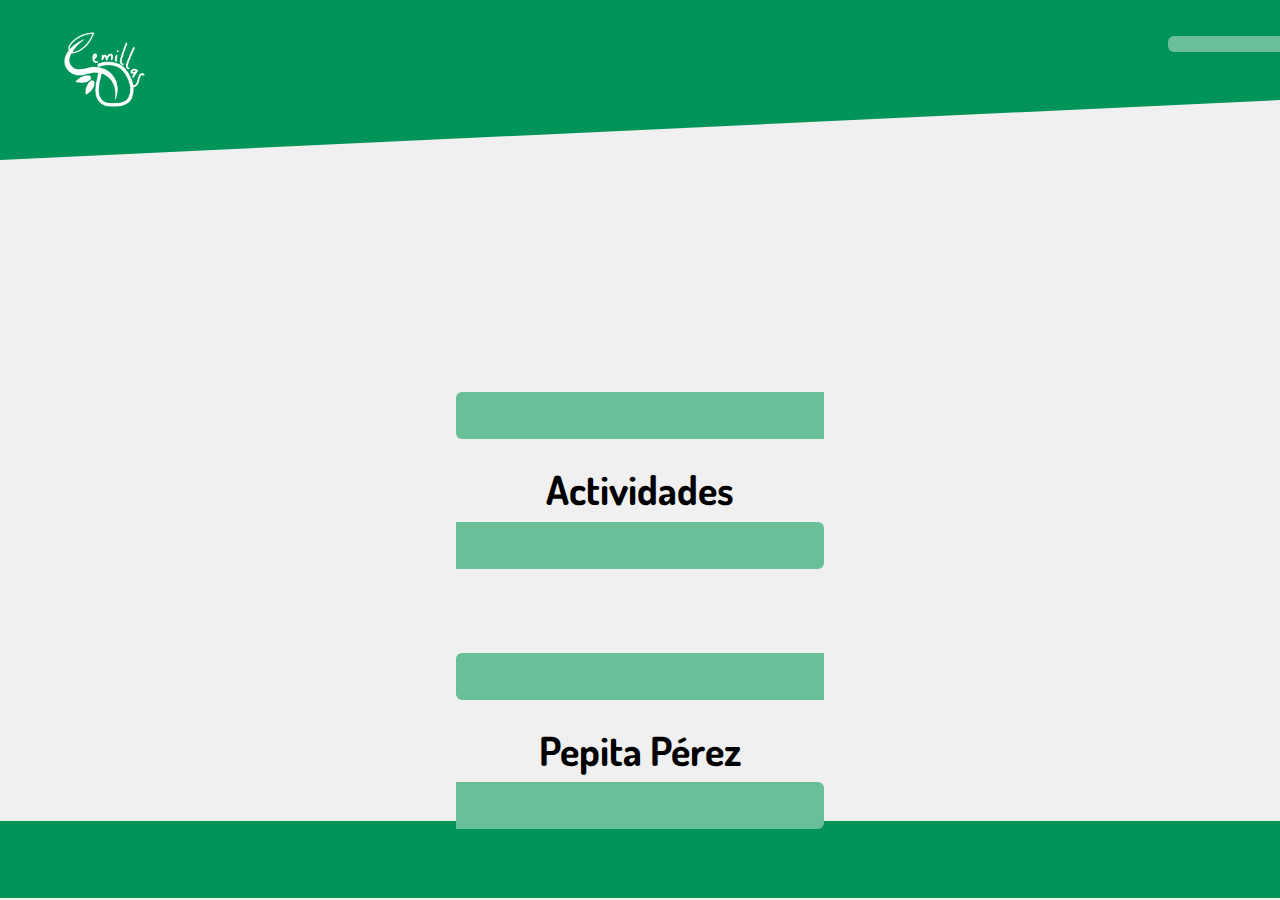
==== index.html @ 20028d2f "Merge" ====
<!DOCTYPE html>
<html lang="en">
  <head>
    <meta charset="UTF-8" />
    <meta http-equiv="X-UA-Compatible" content="IE=edge" />
    <meta name="viewport" content="width=device-width, initial-scale=1.0" />
    <link rel="stylesheet" href="src/style.css" />
    <title>Fundación semilla</title>
  </head>
  <body>
    <!--Header-->
    <header>
      <div class="figure1"></div>
      <div class="header">
        <div class="logo">
          <img src="img/logoSWhite.png" alt="Logo fundación semilla" />
        </div>
        <div class="menu" >
          <a href="#modal" id="show-modal"><div><hr><br><hr><br><hr></div></span></a>
        </div>
      </div>
    </header>
    <main>
    <!--Bienvenida-->
    <!--Diplomados-->
    <section class="modal"> <!--Modal menú-->
      <aside id="modal" class="modal-in">
        <div class="content-modal">
          <div>
            <a href="#" class="close-modal"><h3>X</h3></a>
            <h2>Menú</h2>
          </div>
          <article class="article-modal">
            <ul class="ul-modal">
              <li class="li-modal-list-first"><a href="#"  class="li-modal">Inicio</a></li>
              <li class="li-modal-list"><a href="index.html"  class="li-modal">Diplomados</a></li>
              <li class="li-modal-list"><a href="../src/diplomado.html"  class="li-modal">Estudiantes</a></li>
              <li class="li-modal-list"><a href="#"  class="li-modal">Maestros</a></li>
              <li class="li-modal-list"><a href="#"  class="li-modal">Circulares</a></li>
              <li class="li-modal-list"><a href="#"  class="li-modal">Informes</a></li>
              <li class="li-modal-list"><a href="#"  class="li-modal">Horarios</a></li>
              <li class="li-modal-list"><a href="#"  class="li-modal">Documentacion</a></li>
            </ul>
          </article>
        </div>
        <a href="#" class="btn-close-modal"></a>
      </aside>
    </section>

    <div class="btn-modal"> <!-- Modal Actividades -->
      <section class="modal">
        <a href="#modal-2" id="show-modal"><h2>Actividades</h2></a>
        <aside id="modal-2" class="modal-in">
          <div class="content-modal">
            <div>
              <a href="#" class="close-modal"><h3>X</h3></a>
              <h2>Actividades</h2>
            </div>
            <article class="article-modal">
              <ul class="ul-modal">
                <li class="li-modal-list-first"><a href="#"  class="li-modal">Actividad 1</a></li>
                <li class="li-modal-list"><a href="#"  class="li-modal">Actividad 1</a></li>
                <li class="li-modal-list"><a href="#"  class="li-modal">Actividad 1</a></li>
                <li class="li-modal-list"><a href="#"  class="li-modal">Actividad 1</a></li>
                <li class="li-modal-list"><a href="#"  class="li-modal">Actividad 1</a></li>
                <li class="li-modal-list"><a href="#"  class="li-modal">Actividad 1</a></li>
                <li class="li-modal-list"><a href="#"  class="li-modal">Actividad 1</a></li>
                <li class="li-modal-list"><a href="#"  class="li-modal">Actividad 1</a></li>
              </ul>
            </article>
          </div>
          <a href="#" class="btn-close-modal"></a>
        </aside>
      </section>
    </div>

    <div class="btn-modal"> <!-- Modal Estudiantes -->
      <section class="modal">
        <a href="#modal-3" id="show-modal"><h2>Pepita Pérez</h2></a>
        <aside id="modal-3" class="modal-in">
          <div class="content-modal">
            <div>
              <a href="#" class="close-modal"><h3>X</h3></a>
              <h2>Estudiantes</h2>
            </div>
            <article class="article-modal">
              <ul class="ul-modal">
                <li class="li-modal-list-first">
                  <a href="#"  class="li-modal">Pepita Pérez
                    <img src="img/image 20.png" class="li-modal-img" alt="" width="100px">
                  </a>
                </li>
                <li class="li-modal-list">
                  <a href="#"  class="li-modal">Pepito Pérez
                    <img src="img/image 38.png" class="li-modal-img" alt="" width="100px">
                  </a>
                </li>
                <li class="li-modal-list">
                  <a href="#"  class="li-modal">Pepita Pérez
                    <img src="img/image 43.png" class="li-modal-img" alt="" width="100px">
                  </a>
                </li>
                <li class="li-modal-list">
                  <a href="#"  class="li-modal">Pepito Pérez
                    <img src="img/image 44.png" class="li-modal-img" alt="" width="100px">
                  </a>
                </li>
                <li class="li-modal-list">
                  <a href="#"  class="li-modal">Pepita Pérez
                    <img src="img/image 45.png" class="li-modal-img" alt="" width="100px">
                  </a>
                </li>
                <li class="li-modal-list">
                  <a href="#"  class="li-modal">Pepito Pérez
                    <img src="img/image 46.png" class="li-modal-img" alt="" width="100px">
                  </a>
                </li>
              </ul>
            </article>
          </div>
          <a href="#" class="btn-close-modal"></a>
        </aside>
      </section>
    </div>
    </main>
    <!-- hola -->
    <!--Footer-->
    <footer>
    </footer>
  </body>
</html>
---- src/style.css ----
@import url("https://fonts.googleapis.com/css2?family=Dosis&family=Playfair+Display&display=swap");
:root {
  --font-title: "Dosis", sans-serif;
  --font-paragraph: "Playfair Display", serif;
  --color-dark-green: #009458;
  --color-light-green: #69bf97;
  --color-background: #f0f0f0;
  --color-graphic-fear: #ba62ff;
  --color-graphic-angry: #ff5e5e;
  --color-graphic-sad: #5df5ff;
  --color-graphic-happy: #f2eb43;
  --color-graphic-confusion: #77ff48;
  --color-average-face-red: #ff0000;
  --color-average-face-orange: #ff6b00;
  --b_m: none;
}
body {
  box-sizing: border-box;
  margin: 0%;
  background-color: var(--color-background);
}
h1,h2,h3,h4,h6 {
  font-family: var(--font-title);
}
h1{
  font-size: 50px;
}
h2{
  font-size: 40px;
}
h3{
  font-size: 30px;
}
h4{
  font-size: 20px;
}
p {
  font-family: var(--font-paragraph);
  font-size: 14px;
}
/*Camila-dev*/
/*Principal*/
.figure1 {
  position: relative;
  background: var(--color-dark-green);
  clip-path: polygon(0% 0%, 100% 0%, 100% 50%, 0% 80%);
  width: 100%;
  height: 200px;
}
.header {
  position: absolute;
  display: flex;
  flex-direction: row;
  width: 100%;
  height: 60px;
  padding: 1.5% 0;
  transform: translateY(-200px);
  background-color: var(--color-dark-green);
  justify-content: space-between;
}
.logo {
  padding: 1% 0 1% 0;
  height: 75px;
  padding-left: 5%;
  background-color: var(--color-dark-green);
}
.logo img {
  background-color: var(--color-dark-green);
  width: 100%;
  height: 100%;
}
.menu {
  background-color: var(--color-dark-green);
  display: flex;
  flex-direction: column;
  justify-content: space-evenly;
  width: 3rem;
  height: 50px;
  margin-right: 5%;
  cursor: pointer;
}
.menu a:link, .menu a:visited, .menu a:active {
  text-decoration:none;
  background: transparent;
}
.menu a{
  width: 100%;
  height: 0px;
  font-size: 0px;
}
.menu .line {
  background: white;
  width: 100%;
  height: 5px;
}
.menu .line::after,
.menu .line::before {
  display: inline-block;
  content: "";
  background: white;
  width: 100%;
  height: 5px;
}
.menu .line::before {
  transform: translateY(90%);
}

main {
  padding: 0 5% 0 5%;
}
main h1 {
  transform: translateY(-70%);
  text-align: center;
}
/*Graduate cards*/
a {
  text-decoration: none;
}
a:link{
  color: black;
}
a:visited {
  color: black;
}
.cards {
  position: relative;
  display: flex;
  flex-flow: row wrap;
  justify-content: center;
}
.cards .card {
  width: 330px;
  text-align: center;
  background: white;
  margin: 0 0 5% 2%;
  box-shadow: 0 12px 16px rgb(0 0 0 / 20%);
}
.cards .card p {
  padding: 0% 3%;
}
.cards .card:hover {
  transform: translateY(-15px);
  box-shadow: 0 12px 16px rgb(0 0 0 / 20%);
  cursor: pointer;
}
/*Grafico emociones globales*/
.global-emotions-chart {
  position: relative;
  width: 200px;
  height: 200px;
  margin: 0 auto 2rem;
  border-radius: 100%;
}
.center-date {
  background: white;
  position: absolute;
  top: 0;
  left: 0;
  bottom: 0;
  right: 0;
  width: 70px;
  height: 80px;
  margin: auto;
  border-radius: 50%;
}
.recorte {
  border-radius: 50%;
  clip: rect(0px, 200px, 200px, 100px);
  height: 100%;
  position: absolute;
  width: 100%;
}
.piece {
  border-radius: 50%;
  clip: rect(0px, 100px, 200px, 0px);
  height: 100%;
  position: absolute;
  width: 100%;
}
#fear {
  transform: rotate(0deg);
}

#fear .piece {
  background-color: var(--color-graphic-fear);
  transform: rotate(18deg);
}
#angry {
  transform: rotate(-18deg);
}
#angry .piece {
  background-color: var(--color-graphic-angry);
  transform: rotate(16deg);
}
#sad {
  transform: rotate(-60deg);
}
#sad .piece {
  background-color: var(--color-graphic-sad);
  transform: rotate(40deg);
}
#confusion {
  transform: rotate(192deg);
}
#confusion .piece {
  background-color: var(--color-graphic-confusion);
  transform: rotate(105deg);
}
#happy {
  transform: rotate(10deg);
}
#happy .piece {
  background-color: var(--color-graphic-happy);
  transform: rotate(190deg);
}
.global-emotions {
  margin: auto;
  width: 90%;
  display: flex;
  flex-flow: row wrap;
  justify-content: center;
  align-items: center;
  padding-bottom: 2%;
}
.global-fear-percentage,
.global-happy-percentage,
.global-angry-percentage,
.global-sad-percentage,
.global-confusion-percentage {
  width: 10px;
  height: 10px;
  font-size: 14px;
  background: var(--color-graphic-fear);
}
.global-happy-percentage {
  background: var(--color-graphic-happy);
}
.global-angry-percentage {
  background: var(--color-graphic-angry);
}
.global-sad-percentage {
  background: var(--color-graphic-sad);
}
.global-confusion-percentage {
  background: var(--color-graphic-confusion);
}
.dots {
  margin-top: 30%;
  margin-bottom: 20%;
  margin-left: 40%;
  margin-right: 50%;
  width: 60px;
  height: 30px;
  background: radial-gradient(circle closest-side, #009458 90%, #0000) 0% 50%,
    radial-gradient(circle closest-side, #009458 90%, #0000) 50% 50%,
    radial-gradient(circle closest-side, #009458 90%, #0000) 100% 50%;
  background-size: calc(100% / 3) 13.4px;
  background-repeat: no-repeat;
  animation: dots 1s infinite linear;
}
@keyframes dots {
  20% {
    background-position: 0% 0%, 50% 50%, 100% 50%;
  }
  40% {
    background-position: 0% 100%, 50% 0%, 100% 50%;
  }
  60% {
    background-position: 0% 50%, 50% 100%, 100% 0%;
  }
  80% {
    background-position: 0% 50%, 50% 50%, 100% 100%;
  }
}
/*Diplomado*/
.container {
  text-align: center;
  padding: 0% 5%;
}
.border {
  filter: drop-shadow(0px 4px 4px rgba(0, 0, 0, 0.25));
  border-radius: 5px;
  margin: 0% 0% 3% 0%;
}
.photo{
  margin: 4% auto 1% auto;
}
.title-secondary {
  width: 100%;
  background-color: var(--color-light-green);
  font-weight: normal;
  padding: 1%;
}
.bg-white {
  background-color: white;
}
.student-info{
  text-align: justify;
  padding: 3%;
}
.activities-info{
  padding: 5% 10%;
  text-align: left;
  display: flex;
  flex-wrap: wrap;
}
.activities-info > h3{
  font-weight: normal;
  font-size: 20px;
}
.activities{
  padding-bottom: 5%;
}
.activities-info > h3,
.activities-info > p
{
  margin-bottom: 10%;
}

.col-xs-100 {
  width: 100%;
  display: flex;
  flex-direction: column;
  align-items: center;
}
/*Barra de Progeso */
.circle-wrap {
  width: 150px;
  height: 150px;
  background: #d9d7da;
  border-radius: 50%;
}

.circle-wrap .circle .mask,
.circle-wrap .circle .fill-1{
  width: 150px;
  height: 150px;
  position: absolute;
  border-radius: 50%;
}
.circle-wrap .circle .mask {
  clip: rect(0px, 150px, 150px, 75px);
}
.circle-wrap .inside-circle {
  width: 124px;
  height: 124px;
  border-radius: 50%;
  background: white;
  line-height: 120px;
  text-align: center;
  margin-top: 13px;
  margin-left: 13px;
  color: #d9d7da;
  position: absolute;
  z-index: 100;
  font-weight: 700;
  font-size: 2em;
}
/* color animation */
.mask .fill-1 {
  clip: rect(0px, 75px, 150px, 0px);
  background-color: var(--color-dark-green);
}
.mask.full-1,
.circle .fill-1 {
  animation: fill-1 ease-in-out 3s;
  transform: rotate(153deg);
}
@keyframes fill-1 {
  0% {
    transform: rotate(0deg);
  }
  100% {
    transform: rotate(153deg);
  }
}
.inside-circle::after {
  content: '85%';
}
/*Average graphic*/
.average{
  display: flex;
  flex-direction:column;
  width:70%;
  height: 106px;
}
.average-face{
  width: 100%;
  display: flex;
  flex-direction: row;
  justify-content: space-between;
}
.sad-red, .neutral-orange,.happy-green{
  width: 35px;
  height: 35px;
  border: 3px solid var(--color-average-face-red);
  border-radius: 50%;
}
.sad-red .eyes{
  background: var(--color-average-face-red);
}
.sad-red .eyes::before{
  background: var(--color-average-face-red);
}
.sad-red .sad-mouth{
  border-top: 3px solid var(--color-average-face-red);
}
.neutral-orange{
  border: 3px solid var(--color-average-face-orange);
}
.neutral-mouth{
  margin: auto;
  width: 1.3rem;
  height: 1rem;
  transform: translateY(.975rem);
  border-top: 3px solid var(--color-average-face-orange);
  border-radius: 10%;
}
.neutral-orange .eyes{
  background-color: var(--color-average-face-orange);
}
.neutral-orange .eyes::before{
  background-color: var(--color-average-face-orange);
}
.happy-green{
  border: 3px solid var(--color-dark-green);
}
.happy-green .eyes{
  background-color:var(--color-dark-green)
}
.happy-green .eyes::before{
  background-color:var(--color-dark-green)
}
.happy-green .happy-mouth{
  border: 3px solid var(--color-dark-green);
}
.progress-bar{
  position: relative;
  margin-top: 5%;
  width: 100%;
  height: 30px;
  background-color: var(--color-background);
  border-radius: 2rem;
  overflow: hidden;
}
.progress-bar::before{
  content: '';
  position: absolute;
  width: 100%;
  height: 100%;
  background-color: var(--color-average-face-red);
  transform: translateX(-100%);
  animation: fill-bar 4s 0.7s ease-in-out forwards;
}
@keyframes fill-bar {
  to{
    transform: translateX(0%);
  }
  30%{
    background-color: var(--color-average-face-red);
  }
  80%{
    background-color: var(--color-average-face-orange);
  }
  100%{
    background-color: var(--color-dark-green);
  }
}
/*Bar graphic*/
.board{
  width: 100%;
  height: 450px;
}
.sub_board{
  width: 100%;
  height: 90%;
  
}
.cont_board{
  width: 100%;
  height: 80%;
  padding-bottom: 2%;
}
.graf_board{
  width: 85%;
  height: 100%;
  float: right;
  display: flex;
}
.barra{
  width: 20%;
  display: flex;
  align-items: flex-end;
  margin: 0 1%;
}
.sub_barra{
  width: 100%;
  height: 80%;
  -webkit-border-radius: 3px 3px 0 0;
  border-radius: 3px 3px 0 0;
}
.tag_leyenda{
  width: 35px;
  text-align: center;
  margin-top: 5px;
}
.tag_board{
  height: 100%;
  width: 15%;
  border-bottom: 2px solid rgba(0,0,0,0);
  box-sizing: border-box;
}
.sub_tag_board{
  height: 100%;
  width: 100%;
  display: flex;
  flex-wrap: wrap;
}
.sub_tag_board>div{
  width: 100%;
  height: 9.7%;
  
}
.b1{ 
height: 90%;
background-color: var(--color-graphic-fear);
}
.b2{ 
height: 80%;
background-color: var(--color-graphic-angry);
}
.b3{
height: 100%;
background-color: var(--color-graphic-sad);
}
.b4{ 
height: 40%;
background-color: var(--color-graphic-happy);
}
.b5{ 
height: 70%;
background-color: var(--color-graphic-confusion);
}
/*Emotions faces*/
.graphic-emotion-faces{
  padding-top: 3%;
  width:68%;
  display: flex;
  flex-direction: row;
  justify-content: space-evenly;
  margin-left: 13%;
}
.face {
  width: 35px;
  height: 35px;
  border: 3px solid black;
  border-radius: 50%;
}
.fear-brows{
  width: 7px;
  height:2px;
  border:2px solid black;
  border-radius: 0px 0px 60px 60px;
  border-top:0;
  border-left:0;
  border-right: 0;
  transform:rotate(317deg) translate(-3px, 9px);
}
.fear-brows::after{
  content: '';
  display: block;
  width: 7px;
  height:2px;
  border:2px solid black;
  border-radius: 0px 0px 60px 60px;
  border-top:0;
  border-left:0;
  border-right: 0;
  transform:rotate(70deg) translate(18px, -10px);
}
.eyes{
  transform: translate(0.425rem, 0.6rem);
  width:.3rem;
  height:.3rem;
  background: black;
  border-radius: 100%;
}
.eyes::before{
  display: block;
  content: '';
  transform: translateX(1.15rem);
  width:.3rem;
  height:.3rem;
  background: black;
  border-radius: 50%;
}
.fear-angry-mouth {
  margin: auto;
  width: .5rem;
  height: .2rem;
  transform: translateY(.595rem);
  border: 4px solid black;
  background: black;
  border-radius: 100px 100px 0px 0px;
}
.fear:hover{
  background-color:var(--color-graphic-fear);
}
.angry-brows{
  width: 10px;
  height: 3px;
  background-color: black;
  border-radius: 45%;
  transform: rotate(21deg)translate(0.4rem, 0.4rem);
}
.angry-brows::after{
  content: '';
  display: block;
  width: 10px;
  height: 3px;
  background-color: black;
  border-radius: 45%;
  transform: rotate(312deg)translate(1rem, 0.5rem);
}
.angry:hover{
  background-color: var(--color-graphic-angry);
}
.sad-mouth{
  margin: auto;
  width: 1.3rem;
  height: 1rem;
  transform: translateY(.875rem);
  border-top: 3px solid black;
  border-radius: 100px 100px 0px 0px;
}
.sad:hover{
  background-color: var(--color-graphic-sad);
}
.happy-mouth{
  margin: auto;
  width: 1rem;
  height: .3rem;
  transform: translateY(.875rem);
  border: 3px solid black;
  border-radius: 0px 0px 100px 100px;
}
.happy:hover{
  background-color: var(--color-graphic-happy);
}
.confused-mouth{
  margin: auto;
  width: .9rem;
  height: 1rem;
  transform: translate(-0.35rem,.9rem);
  border-top: 3px solid black;
  border-radius: 100px 100px 0px 0px;
}
.confused-mouth::after{
  content: '';
  display: block;
  margin: auto;
  width: .9rem;
  height: 1rem;
  transform: translate(.7rem,-.8rem);
  border-bottom: 3px solid black;
  border-radius: 0px 0px 100px 100px;
}
.confused:hover{
  background-color: var(--color-graphic-confusion);
}
.indicator-graphic-emotion-faces{
  margin: auto;
  display: flex;
  flex-flow: row wrap;
  justify-content: center;
  align-items: center;
}
.fear-bar,.sad-bar, .happy-bar, .confusion-bar,.angry-bar{
  width: 25px;
  height: 25px;
  font-size: 14px;
  border-radius: 50%;
  margin-left: 2.6%;
  background: var(--color-graphic-fear);
}
.sad-bar{
  background: var(--color-graphic-sad);
}
.angry-bar{
  background: var(--color-graphic-angry);
}
.happy-bar{
  background: var(--color-graphic-happy);
}
.confusion-bar{
  background: var(--color-graphic-confusion);
}

/*Footer*/
footer{
  background: var(--color-dark-green);
  display: flex;
  flex-direction: row;
  justify-content: space-between;
  align-items: center;
  padding: 3%;
  color: white;
}
.social-media img {
  width: 30px;
}
@media (max-width:767px) {
  .graphic-emotion-faces{
    width: 90%;
  }
}
@media (min-width: 768px ) and (max-width: 1024px) {
  .col-md-50 {
    width: 48%;
    flex-direction: column;
    align-items: center;
    justify-content: center;
    display: flex;
    margin: 0% 1%;
  }
  .photo {
    width: 276px;
  }
  .title-secondary{
    font-size: 35px;
  }

  .activities-info > h3, 
  .activities-info > p {
    margin-bottom: 1%; 
  }
  .tag_leyenda{
    width: 40px;
  }
  .graphic-emotion-faces{
    width: 90%;
    margin-left: 13%;
  }
  .indicator-graphic-emotion-faces{
    width: 90%;
  }
}

@media (min-width: 1025px){
  .col-xl-33{
    width: 33.33%;
    padding: 1.5%;
  }

  .col-xl-50 {
    width: 48%;
    flex-direction: column;
    align-items: center;
    justify-content: center;
    display: flex;
    margin: 0% 1%;
  }
  .col-xl-66 {
    width: 66.66%;
    padding: 1.5%;
  }

  .content {
    display: flex;
  }

  .activities-info > h3, 
  .activities-info > p {
    margin-bottom: 1%; 
  }
  .photo {
    margin: 1% auto;
    width: 276px;
  }
  h2 {
    margin-bottom: 1.5%;
  }

  .title-secondary{
    font-size: 35px;
  }
  .activities-info {
    padding: 2.5% 5%;
  }

  .container {
    padding: 0% 2.5%;
  }
  .student > h3, 
  .student > div {
    margin: 0% 0% 6% 0%;
  }
  /*Barra de progreso */
  .circle-wrap {
    width: 200px;
    height: 200px;
    background: #d9d7da;
    border-radius: 50%;
  }
  .circle-wrap .circle .mask,
  .circle-wrap .circle .fill-1{
    width: 200px;
    height: 200px;
    position: absolute;
    border-radius: 50%;
  }
  
  .circle-wrap .circle .mask {
    clip: rect(0px, 200px, 200px, 75px);
  }
  
  .circle-wrap .inside-circle {
    width: 166px;
    height: 166px;
    border-radius: 50%;
    background: white;
    line-height: 162px;
    text-align: center;
    margin-top: 17px;
    margin-left: 17px;
    color: #d9d7da;
    position: absolute;
    z-index: 100;
    font-weight: 700;
    font-size: 2em;
  }
  /* color animation */
  .mask .fill-1 {
    clip: rect(0px, 80px, 180px, 0px);
    background-color: var(--color-dark-green);
  }
  .mask.full-1, .circle .fill-1 {
    animation: fill-1 ease-in-out 4s;
    transform: rotate(130deg);
  }
  @keyframes fill-1 {
    0% {
      transform: rotate(0deg);
    }
    100% {
      transform: rotate(130deg);
    }
  }
  .inside-circle::after {
    content: '65%';
  }
  .tag_leyenda{
    width: 35px;
  }
  .graphic-emotion-faces{
    width: 95%;
    margin-left: 10%;
  }

}
/*    ESTILOS yy    */
.modal{
  margin: auto;
  width: 90%;
  padding: 100px 0px 0px 0px;
  text-align: center;
}
#show-modal{
  color: black;
  background: var(--color-light-green);
  padding: .5rem 23rem;
  font-family: var(--font-title);
  font-weight: bold;
  font-size: 1.5rem;
  border-radius: 6px;
  text-decoration: none;
  transition: all 0.15s linear;
}
#show-modal:hover{
  cursor: pointer;
  background: var(--color-dark-green);
}

.modal-in{
  position: fixed;
  top: -100hv;
  left: 0;
  z-index: 10;
  background: rgba(0, 0, 0, 0.1);
  width: 100vw;
  height: 100hv;
  opacity: 0;
  transition: opacity 0.35s ease;
}

.modal-in .content-modal{
  width: 100%;
  max-width: 500px;
  position: fixed;
  left: 50%;
  top: -100vh;
  transition: top 0.35s ease;
  margin-left: -250px;
  background: white;
  box-shadow: 0 1px 2px rgba(0, 0, 0, 0.1);
  border-radius: 2px;
  z-index: 8;
  border-radius: 6px; /*sombra*/
}

.modal-in h2{
  padding: 0.5em;
  color: white;
  text-align: center;
  margin: 0%;
  background: var(--color-dark-green);
  border-radius:  6px 6px 0px 0px;
} 

.modal-in article{
  height: 420px;
  background: var(--color-background);
  border-radius: 0px 0px 6px 6px;
}

.close-modal{
  color: white;
  position: absolute;
  top: 0.2em;
  right: 0.375em;
  margin: 0%;
  padding: 5px;
  font-weight: bold;
  font-size: 1.5em;
  text-decoration: none;
}

body::before{
  content: "";
  position: absolute;
  display: var(--b_m);
  top: 0;
  left: 0;
  width: 100vw;
  height: 100vh;
  background: rgba(0, 0, 0, .6);
  z-index: 7;
}

.modal-in:target{
  opacity: 1;
  top: 0;
  
}

.modal-in .btn-close-modal{
  position: absolute;
  left: 0%;
  width: 100%;
  height: 100%;
  z-index: 9;
}

.modal-in:target .content-modal{
  top: 100px;
  transition: top .35s ease;
}

article{
  overflow: auto;
  justify-content: center;
}

article::-webkit-scrollbar{
  width: 10px;
}
article::-webkit-scrollbar-track{
  background:var(--color-light-green);
  border-radius: 0px 0px 6px 6px;
}
article::-webkit-scrollbar-thumb{
  border-radius: 5px;
  background-color:var(--color-dark-green);
}


ul{
  justify-content: center;
  text-align: center;
  list-style: none;
  padding: 10px 0px;
  margin: 0px;
}

.li-modal{
  justify-content: center;
  display: flex;
  flex-wrap: wrap;
  text-decoration: none;
  color: #009458;
  font-family: var(--font-title);
  font-size: 20px;
  padding: 10px 90px;
}

.li-modal-list{
  position: relative;
  padding: 5px 0px;
  margin: 10px auto;
  width: 300px;
  text-decoration: none;
  color: #009458;
  background: white;
  font-family: var(--font-title);
  border: #009458 2px solid;
  border-radius: 6px;
  filter: drop-shadow(0px 3px 3px rgba(0, 0, 0, 0.25));
}

.li-modal-list-first{
  position: relative;
  padding: 5px 0px;
  margin: 5px auto;
  width: 300px;
  text-decoration: none;
  color: #009458;
  background: white;
  font-family: var(--font-title);
  border: #009458 2px solid;
  border-radius: 6px;
  filter: drop-shadow(0px 3px 3px rgba(0, 0, 0, 0.25));
}

@media (max-width: 943px){
  #show-modal{
    padding: .5rem 16rem;
  }
  .modal-in .conten{
    width: 90%;
    max-width: none;
    left: 5%;
    margin-left: 0;
  }
}

@media (max-width:425px){
  #show-modal{
    padding: .5rem 5rem;
  }
}
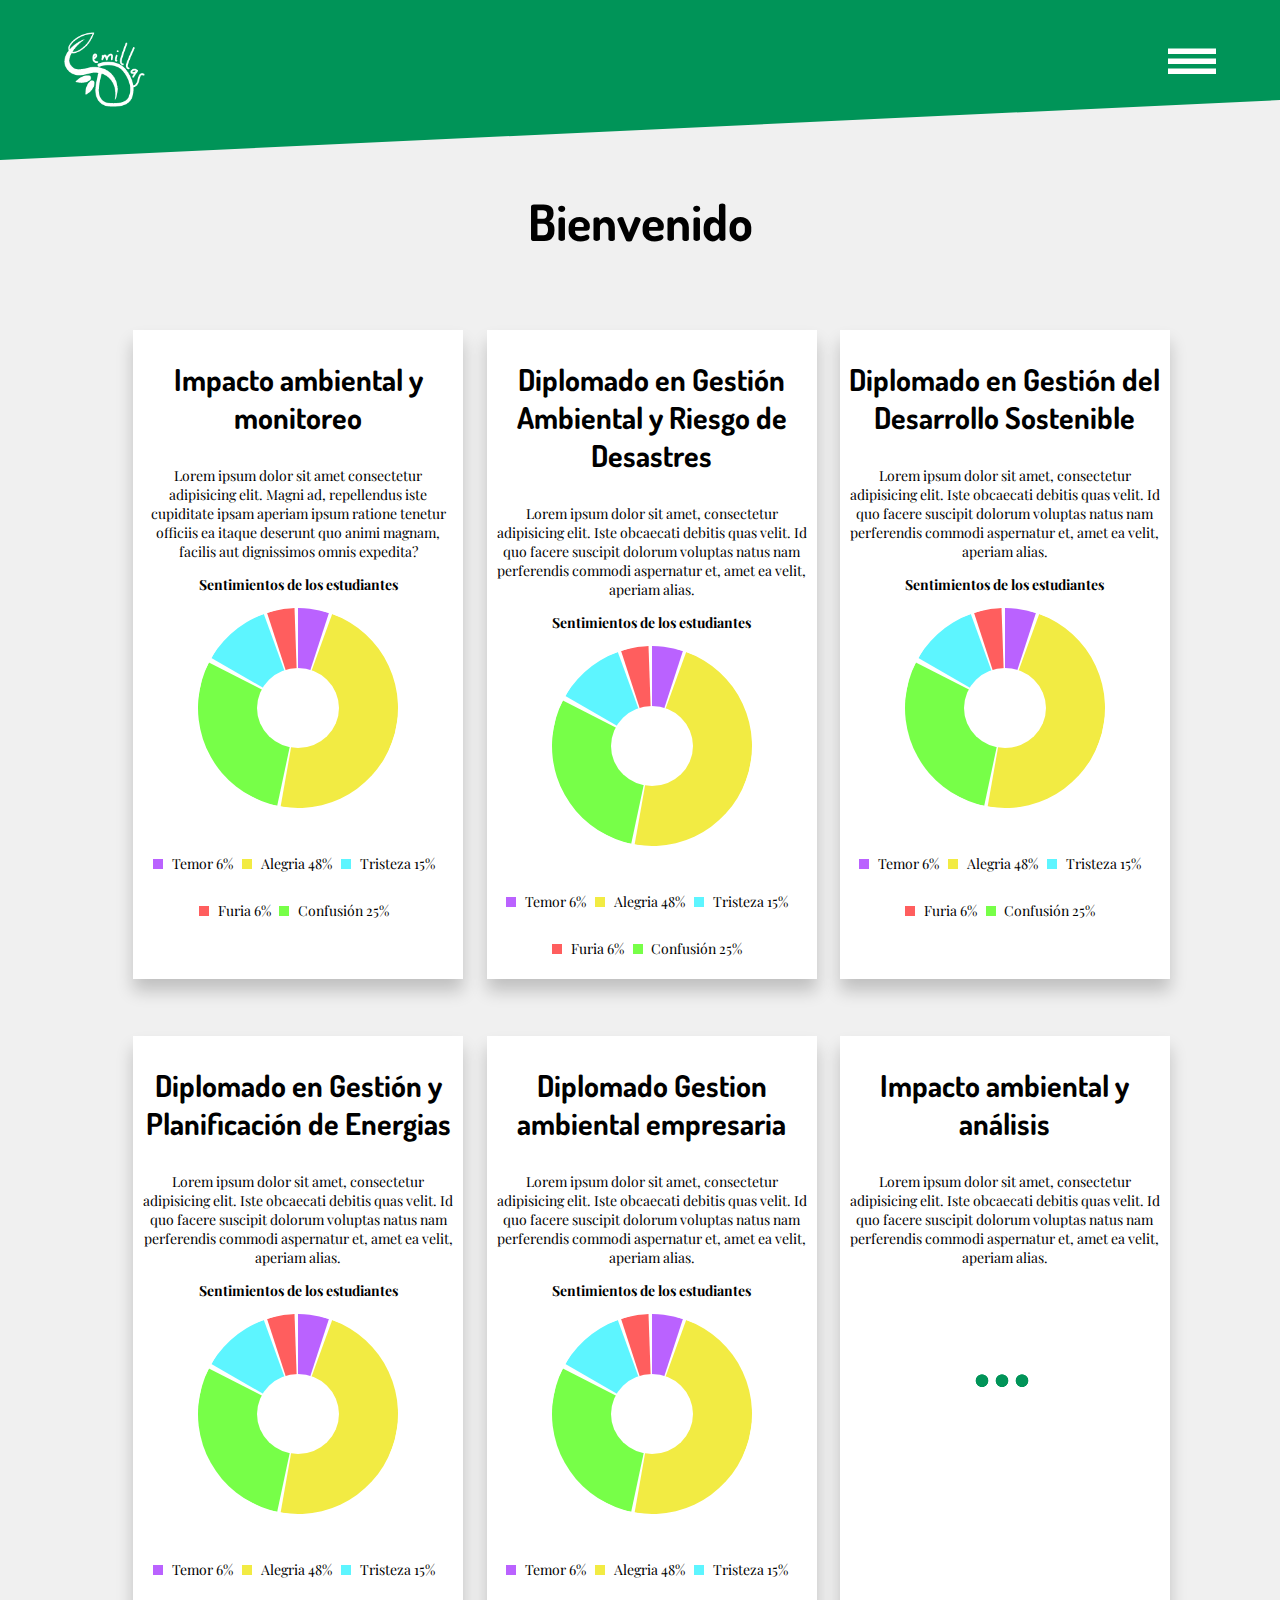
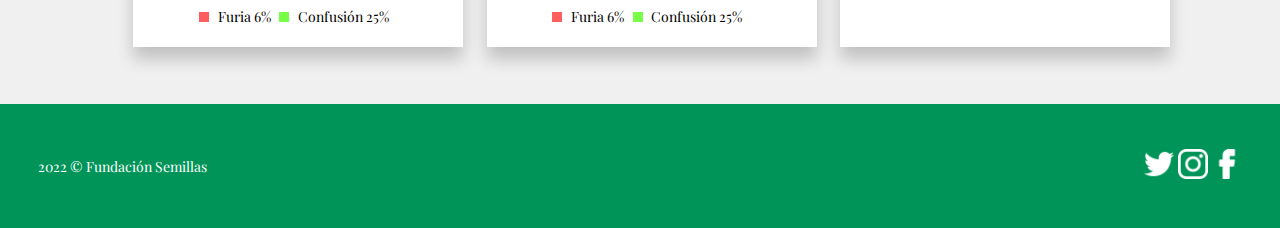
==== commit e3b57d38: "Merge completo con la rama yy" ====
--- a/index.html
+++ b/index.html
@@ -15,12 +15,160 @@
         <div class="logo">
           <img src="img/logoSWhite.png" alt="Logo fundación semilla" />
         </div>
-        <div class="menu" >
-          <a href="#modal" id="show-modal"><div><hr><br><hr><br><hr></div></span></a>
+        <div class="menu">
+          <a href="#modal" id="show-modal">
+          <span class="line"></span>
+          <span class="line"></span>
+          <span class="line"></span>
+          </a>
         </div>
       </div>
     </header>
     <main>
+      <!--Bienvenida-->
+      <h1>Bienvenido</h1>
+      <!--Diplomados-->
+      <div class="cards">
+       <div class="card">
+        <a href="src/diplomado.html">
+          <h3>Impacto ambiental y monitoreo</h3>
+          <p>
+            Lorem ipsum dolor sit amet consectetur adipisicing elit. Magni ad,
+            repellendus iste cupiditate ipsam aperiam ipsum ratione tenetur
+            officiis ea itaque deserunt quo animi magnam, facilis aut
+            dignissimos omnis expedita?
+          </p>
+          <p><b>Sentimientos de los estudiantes</b></p>
+          <div class="global-emotions-chart ">
+            <div id="fear" class="recorte"><div class="piece" data-rel="2"><p></p></div></div>
+            <div id="angry" class="recorte"><div class="piece" data-rel="6"></div></div>
+            <div id="sad" class="recorte"><div class="piece" data-rel="39"></div></div>
+            <div id="confusion" class="recorte"><div class="piece" data-rel="31"></div></div>
+            <div id="happy" class="recorte"><div class="piece" data-rel="9"></div></div>
+            <p class="center-date"></p>
+          </div>
+          <div class="global-emotions">
+            <span class="global-fear-percentage"></span><p>Temor 6%</p>
+            <span class="global-happy-percentage"></span><p>Alegria 48%</p>
+            <span class="global-sad-percentage"></span><p>Tristeza 15%</p>
+            <span class="global-angry-percentage"></span><p>Furia 6%</p>
+            <span class="global-confusion-percentage"></span><p>Confusión 25%</p>
+          </div>
+        </a>
+      </div> 
+        <div class="card">
+          <h3>Diplomado en Gestión Ambiental y Riesgo de Desastres</h3>
+          <p>
+            Lorem ipsum dolor sit amet, consectetur adipisicing elit. Iste
+            obcaecati debitis quas velit. Id quo facere suscipit dolorum
+            voluptas natus nam perferendis commodi aspernatur et, amet ea velit,
+            aperiam alias.
+          </p>
+          <p><b>Sentimientos de los estudiantes</b></p>
+          <div class="global-emotions-chart ">
+            <div id="fear" class="recorte"><div class="piece" data-rel="2"><p></p></div></div>
+            <div id="angry" class="recorte"><div class="piece" data-rel="6"></div></div>
+            <div id="sad" class="recorte"><div class="piece" data-rel="39"></div></div>
+            <div id="confusion" class="recorte"><div class="piece" data-rel="31"></div></div>
+            <div id="happy" class="recorte"><div class="piece" data-rel="9"></div></div>
+            <p class="center-date"></p>
+          </div>
+          <div class="global-emotions">
+            <span class="global-fear-percentage"></span><p>Temor 6%</p>
+            <span class="global-happy-percentage"></span><p>Alegria 48%</p>
+            <span class="global-sad-percentage"></span><p>Tristeza 15%</p>
+            <span class="global-angry-percentage"></span><p>Furia 6%</p>
+            <span class="global-confusion-percentage"></span><p>Confusión 25%</p>
+          </div>
+        </div>
+        <div class="card">
+          <h3>Diplomado en Gestión del Desarrollo Sostenible</h3>
+          <p>
+            Lorem ipsum dolor sit amet, consectetur adipisicing elit. Iste
+            obcaecati debitis quas velit. Id quo facere suscipit dolorum
+            voluptas natus nam perferendis commodi aspernatur et, amet ea velit,
+            aperiam alias.
+          </p>
+          <p><b>Sentimientos de los estudiantes</b></p>
+          <div class="global-emotions-chart ">
+            <div id="fear" class="recorte"><div class="piece" data-rel="2"><p></p></div></div>
+            <div id="angry" class="recorte"><div class="piece" data-rel="6"></div></div>
+            <div id="sad" class="recorte"><div class="piece" data-rel="39"></div></div>
+            <div id="confusion" class="recorte"><div class="piece" data-rel="31"></div></div>
+            <div id="happy" class="recorte"><div class="piece" data-rel="9"></div></div>
+            <p class="center-date"></p>
+          </div>
+          <div class="global-emotions">
+            <span class="global-fear-percentage"></span><p>Temor 6%</p>
+            <span class="global-happy-percentage"></span><p>Alegria 48%</p>
+            <span class="global-sad-percentage"></span><p>Tristeza 15%</p>
+            <span class="global-angry-percentage"></span><p>Furia 6%</p>
+            <span class="global-confusion-percentage"></span><p>Confusión 25%</p>
+          </div>
+        </div>
+        <div class="card">
+          <h3>Diplomado en Gestión y Planificación de Energias</h3>
+          <p>
+            Lorem ipsum dolor sit amet, consectetur adipisicing elit. Iste
+            obcaecati debitis quas velit. Id quo facere suscipit dolorum
+            voluptas natus nam perferendis commodi aspernatur et, amet ea velit,
+            aperiam alias.
+          </p>
+          <p><b>Sentimientos de los estudiantes</b></p>
+          <div class="global-emotions-chart ">
+            <div id="fear" class="recorte"><div class="piece" data-rel="2"><p></p></div></div>
+            <div id="angry" class="recorte"><div class="piece" data-rel="6"></div></div>
+            <div id="sad" class="recorte"><div class="piece" data-rel="39"></div></div>
+            <div id="confusion" class="recorte"><div class="piece" data-rel="31"></div></div>
+            <div id="happy" class="recorte"><div class="piece" data-rel="9"></div></div>
+            <p class="center-date"></p>
+          </div>
+          <div class="global-emotions">
+            <span class="global-fear-percentage"></span><p>Temor 6%</p>
+            <span class="global-happy-percentage"></span><p>Alegria 48%</p>
+            <span class="global-sad-percentage"></span><p>Tristeza 15%</p>
+            <span class="global-angry-percentage"></span><p>Furia 6%</p>
+            <span class="global-confusion-percentage"></span><p>Confusión 25%</p>
+          </div>
+        </div>
+        <div class="card">
+          <h3>Diplomado Gestion ambiental empresaria</h3>
+          <p>
+            Lorem ipsum dolor sit amet, consectetur adipisicing elit. Iste
+            obcaecati debitis quas velit. Id quo facere suscipit dolorum
+            voluptas natus nam perferendis commodi aspernatur et, amet ea velit,
+            aperiam alias.
+          </p>
+          <p><b>Sentimientos de los estudiantes</b></p>
+          <div class="global-emotions-chart ">
+            <div id="fear" class="recorte"><div class="piece" data-rel="2"><p></p></div></div>
+            <div id="angry" class="recorte"><div class="piece" data-rel="6"></div></div>
+            <div id="sad" class="recorte"><div class="piece" data-rel="39"></div></div>
+            <div id="confusion" class="recorte"><div class="piece" data-rel="31"></div></div>
+            <div id="happy" class="recorte"><div class="piece" data-rel="9"></div></div>
+            <p class="center-date"></p>
+          </div>
+          <div class="global-emotions">
+            <span class="global-fear-percentage"></span><p>Temor 6%</p>
+            <span class="global-happy-percentage"></span><p>Alegria 48%</p>
+            <span class="global-sad-percentage"></span><p>Tristeza 15%</p>
+            <span class="global-angry-percentage"></span><p>Furia 6%</p>
+            <span class="global-confusion-percentage"></span><p>Confusión 25%</p>
+          </div>
+        </div>
+        <div class="card">
+          <h3>Impacto ambiental y análisis</h3>
+          <p>
+            Lorem ipsum dolor sit amet, consectetur adipisicing elit. Iste
+            obcaecati debitis quas velit. Id quo facere suscipit dolorum
+            voluptas natus nam perferendis commodi aspernatur et, amet ea velit,
+            aperiam alias.
+          </p>
+          <div class="dots"></div>
+
+        </div>
+      </div>
+      </section>
     <!--Bienvenida-->
     <!--Diplomados-->
     <section class="modal"> <!--Modal menú-->
@@ -46,86 +194,18 @@
         <a href="#" class="btn-close-modal"></a>
       </aside>
     </section>
-
-    <div class="btn-modal"> <!-- Modal Actividades -->
-      <section class="modal">
-        <a href="#modal-2" id="show-modal"><h2>Actividades</h2></a>
-        <aside id="modal-2" class="modal-in">
-          <div class="content-modal">
-            <div>
-              <a href="#" class="close-modal"><h3>X</h3></a>
-              <h2>Actividades</h2>
-            </div>
-            <article class="article-modal">
-              <ul class="ul-modal">
-                <li class="li-modal-list-first"><a href="#"  class="li-modal">Actividad 1</a></li>
-                <li class="li-modal-list"><a href="#"  class="li-modal">Actividad 1</a></li>
-                <li class="li-modal-list"><a href="#"  class="li-modal">Actividad 1</a></li>
-                <li class="li-modal-list"><a href="#"  class="li-modal">Actividad 1</a></li>
-                <li class="li-modal-list"><a href="#"  class="li-modal">Actividad 1</a></li>
-                <li class="li-modal-list"><a href="#"  class="li-modal">Actividad 1</a></li>
-                <li class="li-modal-list"><a href="#"  class="li-modal">Actividad 1</a></li>
-                <li class="li-modal-list"><a href="#"  class="li-modal">Actividad 1</a></li>
-              </ul>
-            </article>
-          </div>
-          <a href="#" class="btn-close-modal"></a>
-        </aside>
-      </section>
-    </div>
-
-    <div class="btn-modal"> <!-- Modal Estudiantes -->
-      <section class="modal">
-        <a href="#modal-3" id="show-modal"><h2>Pepita Pérez</h2></a>
-        <aside id="modal-3" class="modal-in">
-          <div class="content-modal">
-            <div>
-              <a href="#" class="close-modal"><h3>X</h3></a>
-              <h2>Estudiantes</h2>
-            </div>
-            <article class="article-modal">
-              <ul class="ul-modal">
-                <li class="li-modal-list-first">
-                  <a href="#"  class="li-modal">Pepita Pérez
-                    <img src="img/image 20.png" class="li-modal-img" alt="" width="100px">
-                  </a>
-                </li>
-                <li class="li-modal-list">
-                  <a href="#"  class="li-modal">Pepito Pérez
-                    <img src="img/image 38.png" class="li-modal-img" alt="" width="100px">
-                  </a>
-                </li>
-                <li class="li-modal-list">
-                  <a href="#"  class="li-modal">Pepita Pérez
-                    <img src="img/image 43.png" class="li-modal-img" alt="" width="100px">
-                  </a>
-                </li>
-                <li class="li-modal-list">
-                  <a href="#"  class="li-modal">Pepito Pérez
-                    <img src="img/image 44.png" class="li-modal-img" alt="" width="100px">
-                  </a>
-                </li>
-                <li class="li-modal-list">
-                  <a href="#"  class="li-modal">Pepita Pérez
-                    <img src="img/image 45.png" class="li-modal-img" alt="" width="100px">
-                  </a>
-                </li>
-                <li class="li-modal-list">
-                  <a href="#"  class="li-modal">Pepito Pérez
-                    <img src="img/image 46.png" class="li-modal-img" alt="" width="100px">
-                  </a>
-                </li>
-              </ul>
-            </article>
-          </div>
-          <a href="#" class="btn-close-modal"></a>
-        </aside>
-      </section>
-    </div>
     </main>
     <!-- hola -->
     <!--Footer-->
     <footer>
+      <div class="rights">
+        <p>2022 © Fundación Semillas</p>
+      </div>
+      <div class="social-media">
+        <img src="img/twitter.png" alt="twitter">
+        <img src="img/instagram.png" alt="instagram">
+        <img src="img/facebook.png" alt="facebook">
+      </div>
     </footer>
   </body>
 </html>
--- a/src/style.css
+++ b/src/style.css
@@ -856,31 +856,47 @@
     width: 95%;
     margin-left: 10%;
   }
-
 }
 /*    ESTILOS yy    */
+/*Modal Menú, Actividades, Estudiantes, Gráfica de líneas*/
+
 .modal{
   margin: auto;
   width: 90%;
-  padding: 100px 0px 0px 0px;
+  padding: 0px;
   text-align: center;
 }
 #show-modal{
   color: black;
+  text-decoration: none;
+}
+body::before{
+  content: "";
+  position: fixed;
+  display: var(--b_m);
+  top: 0;
+  left: 0;
+  width: 100vw;
+  height: 100vh;
+  background: rgba(0, 0, 0, .6);
+  z-index: 7;
+}
+:root:has(.modal-in:target){
+  --b_m: block;
+}
+.btn-modal{
   background: var(--color-light-green);
-  padding: .5rem 23rem;
-  font-family: var(--font-title);
-  font-weight: bold;
-  font-size: 1.5rem;
   border-radius: 6px;
   text-decoration: none;
   transition: all 0.15s linear;
-}
-#show-modal:hover{
+  margin: 5px 0px;
+  padding: 10px 0px;
+  box-shadow: 2px 2px 3px rgb(0 0 0 / 20%); /* Sombra */
+}
+.btn-modal:hover{
   cursor: pointer;
   background: var(--color-dark-green);
 }
-
 .modal-in{
   position: fixed;
   top: -100hv;
@@ -892,7 +908,6 @@
   opacity: 0;
   transition: opacity 0.35s ease;
 }
-
 .modal-in .content-modal{
   width: 100%;
   max-width: 500px;
@@ -907,7 +922,6 @@
   z-index: 8;
   border-radius: 6px; /*sombra*/
 }
-
 .modal-in h2{
   padding: 0.5em;
   color: white;
@@ -916,13 +930,11 @@
   background: var(--color-dark-green);
   border-radius:  6px 6px 0px 0px;
 } 
-
 .modal-in article{
   height: 420px;
   background: var(--color-background);
   border-radius: 0px 0px 6px 6px;
 }
-
 .close-modal{
   color: white;
   position: absolute;
@@ -931,28 +943,17 @@
   margin: 0%;
   padding: 5px;
   font-weight: bold;
-  font-size: 1.5em;
+  font-size: 1.5em; 
   text-decoration: none;
 }
-
-body::before{
-  content: "";
-  position: absolute;
-  display: var(--b_m);
-  top: 0;
-  left: 0;
-  width: 100vw;
-  height: 100vh;
-  background: rgba(0, 0, 0, .6);
-  z-index: 7;
-}
-
+.modal-in a:hover{
+  color: black;
+  transition: .6s;
+}
 .modal-in:target{
   opacity: 1;
   top: 0;
-  
-}
-
+}
 .modal-in .btn-close-modal{
   position: absolute;
   left: 0%;
@@ -960,38 +961,32 @@
   height: 100%;
   z-index: 9;
 }
-
 .modal-in:target .content-modal{
   top: 100px;
   transition: top .35s ease;
 }
-
-article{
+.article-modal{
   overflow: auto;
   justify-content: center;
 }
-
-article::-webkit-scrollbar{
+.article-modal::-webkit-scrollbar{
   width: 10px;
 }
-article::-webkit-scrollbar-track{
+.article-modal::-webkit-scrollbar-track{
   background:var(--color-light-green);
   border-radius: 0px 0px 6px 6px;
 }
-article::-webkit-scrollbar-thumb{
+.article-modal::-webkit-scrollbar-thumb{
   border-radius: 5px;
   background-color:var(--color-dark-green);
 }
-
-
-ul{
+.ul-modal{
   justify-content: center;
   text-align: center;
   list-style: none;
   padding: 10px 0px;
   margin: 0px;
 }
-
 .li-modal{
   justify-content: center;
   display: flex;
@@ -1002,10 +997,9 @@
   font-size: 20px;
   padding: 10px 90px;
 }
-
 .li-modal-list{
   position: relative;
-  padding: 5px 0px;
+  padding: 0px;
   margin: 10px auto;
   width: 300px;
   text-decoration: none;
@@ -1016,11 +1010,10 @@
   border-radius: 6px;
   filter: drop-shadow(0px 3px 3px rgba(0, 0, 0, 0.25));
 }
-
 .li-modal-list-first{
   position: relative;
-  padding: 5px 0px;
-  margin: 5px auto;
+  padding: 0px;
+  margin: 4px auto;
   width: 300px;
   text-decoration: none;
   color: #009458;
@@ -1030,21 +1023,22 @@
   border-radius: 6px;
   filter: drop-shadow(0px 3px 3px rgba(0, 0, 0, 0.25));
 }
-
 @media (max-width: 943px){
-  #show-modal{
-    padding: .5rem 16rem;
-  }
-  .modal-in .conten{
+  .content-modal{
     width: 90%;
     max-width: none;
     left: 5%;
     margin-left: 0;
   }
 }
-
-@media (max-width:425px){
-  #show-modal{
-    padding: .5rem 5rem;
-  }
-}
+@media (max-width: 550px){
+  .modal-in .content-modal{
+    width: 80%;
+    max-width: none;
+    left: 10%;
+    margin-left: 0;
+  }
+  .li-modal-list-first, .li-modal-list{
+    width: 200px;
+  }
+}
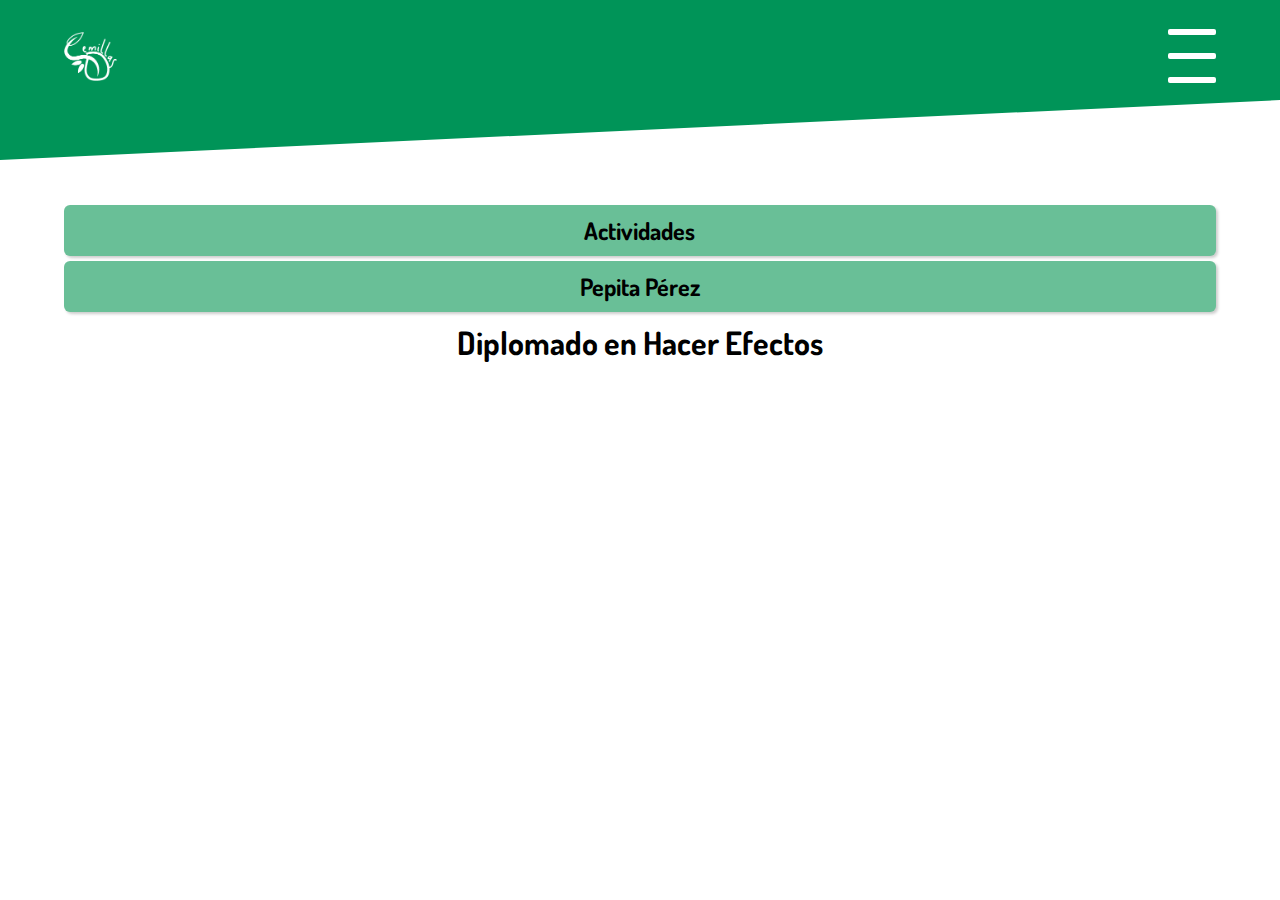
==== commit 6dfadacf: "Efecto Título" ====
--- a/index.html
+++ b/index.html
@@ -15,160 +15,12 @@
         <div class="logo">
           <img src="img/logoSWhite.png" alt="Logo fundación semilla" />
         </div>
-        <div class="menu">
-          <a href="#modal" id="show-modal">
-          <span class="line"></span>
-          <span class="line"></span>
-          <span class="line"></span>
-          </a>
+        <div class="menu" >
+          <a href="#modal" id="show-modal"><div><hr><br><hr><br><hr></div></span></a>
         </div>
       </div>
     </header>
     <main>
-      <!--Bienvenida-->
-      <h1>Bienvenido</h1>
-      <!--Diplomados-->
-      <div class="cards">
-       <div class="card">
-        <a href="src/diplomado.html">
-          <h3>Impacto ambiental y monitoreo</h3>
-          <p>
-            Lorem ipsum dolor sit amet consectetur adipisicing elit. Magni ad,
-            repellendus iste cupiditate ipsam aperiam ipsum ratione tenetur
-            officiis ea itaque deserunt quo animi magnam, facilis aut
-            dignissimos omnis expedita?
-          </p>
-          <p><b>Sentimientos de los estudiantes</b></p>
-          <div class="global-emotions-chart ">
-            <div id="fear" class="recorte"><div class="piece" data-rel="2"><p></p></div></div>
-            <div id="angry" class="recorte"><div class="piece" data-rel="6"></div></div>
-            <div id="sad" class="recorte"><div class="piece" data-rel="39"></div></div>
-            <div id="confusion" class="recorte"><div class="piece" data-rel="31"></div></div>
-            <div id="happy" class="recorte"><div class="piece" data-rel="9"></div></div>
-            <p class="center-date"></p>
-          </div>
-          <div class="global-emotions">
-            <span class="global-fear-percentage"></span><p>Temor 6%</p>
-            <span class="global-happy-percentage"></span><p>Alegria 48%</p>
-            <span class="global-sad-percentage"></span><p>Tristeza 15%</p>
-            <span class="global-angry-percentage"></span><p>Furia 6%</p>
-            <span class="global-confusion-percentage"></span><p>Confusión 25%</p>
-          </div>
-        </a>
-      </div> 
-        <div class="card">
-          <h3>Diplomado en Gestión Ambiental y Riesgo de Desastres</h3>
-          <p>
-            Lorem ipsum dolor sit amet, consectetur adipisicing elit. Iste
-            obcaecati debitis quas velit. Id quo facere suscipit dolorum
-            voluptas natus nam perferendis commodi aspernatur et, amet ea velit,
-            aperiam alias.
-          </p>
-          <p><b>Sentimientos de los estudiantes</b></p>
-          <div class="global-emotions-chart ">
-            <div id="fear" class="recorte"><div class="piece" data-rel="2"><p></p></div></div>
-            <div id="angry" class="recorte"><div class="piece" data-rel="6"></div></div>
-            <div id="sad" class="recorte"><div class="piece" data-rel="39"></div></div>
-            <div id="confusion" class="recorte"><div class="piece" data-rel="31"></div></div>
-            <div id="happy" class="recorte"><div class="piece" data-rel="9"></div></div>
-            <p class="center-date"></p>
-          </div>
-          <div class="global-emotions">
-            <span class="global-fear-percentage"></span><p>Temor 6%</p>
-            <span class="global-happy-percentage"></span><p>Alegria 48%</p>
-            <span class="global-sad-percentage"></span><p>Tristeza 15%</p>
-            <span class="global-angry-percentage"></span><p>Furia 6%</p>
-            <span class="global-confusion-percentage"></span><p>Confusión 25%</p>
-          </div>
-        </div>
-        <div class="card">
-          <h3>Diplomado en Gestión del Desarrollo Sostenible</h3>
-          <p>
-            Lorem ipsum dolor sit amet, consectetur adipisicing elit. Iste
-            obcaecati debitis quas velit. Id quo facere suscipit dolorum
-            voluptas natus nam perferendis commodi aspernatur et, amet ea velit,
-            aperiam alias.
-          </p>
-          <p><b>Sentimientos de los estudiantes</b></p>
-          <div class="global-emotions-chart ">
-            <div id="fear" class="recorte"><div class="piece" data-rel="2"><p></p></div></div>
-            <div id="angry" class="recorte"><div class="piece" data-rel="6"></div></div>
-            <div id="sad" class="recorte"><div class="piece" data-rel="39"></div></div>
-            <div id="confusion" class="recorte"><div class="piece" data-rel="31"></div></div>
-            <div id="happy" class="recorte"><div class="piece" data-rel="9"></div></div>
-            <p class="center-date"></p>
-          </div>
-          <div class="global-emotions">
-            <span class="global-fear-percentage"></span><p>Temor 6%</p>
-            <span class="global-happy-percentage"></span><p>Alegria 48%</p>
-            <span class="global-sad-percentage"></span><p>Tristeza 15%</p>
-            <span class="global-angry-percentage"></span><p>Furia 6%</p>
-            <span class="global-confusion-percentage"></span><p>Confusión 25%</p>
-          </div>
-        </div>
-        <div class="card">
-          <h3>Diplomado en Gestión y Planificación de Energias</h3>
-          <p>
-            Lorem ipsum dolor sit amet, consectetur adipisicing elit. Iste
-            obcaecati debitis quas velit. Id quo facere suscipit dolorum
-            voluptas natus nam perferendis commodi aspernatur et, amet ea velit,
-            aperiam alias.
-          </p>
-          <p><b>Sentimientos de los estudiantes</b></p>
-          <div class="global-emotions-chart ">
-            <div id="fear" class="recorte"><div class="piece" data-rel="2"><p></p></div></div>
-            <div id="angry" class="recorte"><div class="piece" data-rel="6"></div></div>
-            <div id="sad" class="recorte"><div class="piece" data-rel="39"></div></div>
-            <div id="confusion" class="recorte"><div class="piece" data-rel="31"></div></div>
-            <div id="happy" class="recorte"><div class="piece" data-rel="9"></div></div>
-            <p class="center-date"></p>
-          </div>
-          <div class="global-emotions">
-            <span class="global-fear-percentage"></span><p>Temor 6%</p>
-            <span class="global-happy-percentage"></span><p>Alegria 48%</p>
-            <span class="global-sad-percentage"></span><p>Tristeza 15%</p>
-            <span class="global-angry-percentage"></span><p>Furia 6%</p>
-            <span class="global-confusion-percentage"></span><p>Confusión 25%</p>
-          </div>
-        </div>
-        <div class="card">
-          <h3>Diplomado Gestion ambiental empresaria</h3>
-          <p>
-            Lorem ipsum dolor sit amet, consectetur adipisicing elit. Iste
-            obcaecati debitis quas velit. Id quo facere suscipit dolorum
-            voluptas natus nam perferendis commodi aspernatur et, amet ea velit,
-            aperiam alias.
-          </p>
-          <p><b>Sentimientos de los estudiantes</b></p>
-          <div class="global-emotions-chart ">
-            <div id="fear" class="recorte"><div class="piece" data-rel="2"><p></p></div></div>
-            <div id="angry" class="recorte"><div class="piece" data-rel="6"></div></div>
-            <div id="sad" class="recorte"><div class="piece" data-rel="39"></div></div>
-            <div id="confusion" class="recorte"><div class="piece" data-rel="31"></div></div>
-            <div id="happy" class="recorte"><div class="piece" data-rel="9"></div></div>
-            <p class="center-date"></p>
-          </div>
-          <div class="global-emotions">
-            <span class="global-fear-percentage"></span><p>Temor 6%</p>
-            <span class="global-happy-percentage"></span><p>Alegria 48%</p>
-            <span class="global-sad-percentage"></span><p>Tristeza 15%</p>
-            <span class="global-angry-percentage"></span><p>Furia 6%</p>
-            <span class="global-confusion-percentage"></span><p>Confusión 25%</p>
-          </div>
-        </div>
-        <div class="card">
-          <h3>Impacto ambiental y análisis</h3>
-          <p>
-            Lorem ipsum dolor sit amet, consectetur adipisicing elit. Iste
-            obcaecati debitis quas velit. Id quo facere suscipit dolorum
-            voluptas natus nam perferendis commodi aspernatur et, amet ea velit,
-            aperiam alias.
-          </p>
-          <div class="dots"></div>
-
-        </div>
-      </div>
-      </section>
     <!--Bienvenida-->
     <!--Diplomados-->
     <section class="modal"> <!--Modal menú-->
@@ -194,18 +46,87 @@
         <a href="#" class="btn-close-modal"></a>
       </aside>
     </section>
+
+    <div class="btn-modal"> <!-- Modal Actividades -->
+      <section class="modal">
+        <a href="#modal-2" id="show-modal"><h2>Actividades</h2></a>
+        <aside id="modal-2" class="modal-in">
+          <div class="content-modal">
+            <div>
+              <a href="#" class="close-modal"><h3>X</h3></a>
+              <h2>Actividades</h2>
+            </div>
+            <article class="article-modal">
+              <ul class="ul-modal">
+                <li class="li-modal-list-first"><a href="#"  class="li-modal">Actividad 1</a></li>
+                <li class="li-modal-list"><a href="#"  class="li-modal">Actividad 1</a></li>
+                <li class="li-modal-list"><a href="#"  class="li-modal">Actividad 1</a></li>
+                <li class="li-modal-list"><a href="#"  class="li-modal">Actividad 1</a></li>
+                <li class="li-modal-list"><a href="#"  class="li-modal">Actividad 1</a></li>
+                <li class="li-modal-list"><a href="#"  class="li-modal">Actividad 1</a></li>
+                <li class="li-modal-list"><a href="#"  class="li-modal">Actividad 1</a></li>
+                <li class="li-modal-list"><a href="#"  class="li-modal">Actividad 1</a></li>
+              </ul>
+            </article>
+          </div>
+          <a href="#" class="btn-close-modal"></a>
+        </aside>
+      </section>
+    </div>
+
+    <div class="btn-modal"> <!-- Modal Estudiantes -->
+      <section class="modal">
+        <a href="#modal-3" id="show-modal"><h2>Pepita Pérez</h2></a>
+        <aside id="modal-3" class="modal-in">
+          <div class="content-modal">
+            <div>
+              <a href="#" class="close-modal"><h3>X</h3></a>
+              <h2>Estudiantes</h2>
+            </div>
+            <article class="article-modal">
+              <ul class="ul-modal">
+                <li class="li-modal-list-first">
+                  <a href="#"  class="li-modal">Pepita Pérez
+                    <img src="img/image 20.png" class="li-modal-img" alt="" width="100px">
+                  </a>
+                </li>
+                <li class="li-modal-list">
+                  <a href="#"  class="li-modal">Pepito Pérez
+                    <img src="img/image 38.png" class="li-modal-img" alt="" width="100px">
+                  </a>
+                </li>
+                <li class="li-modal-list">
+                  <a href="#"  class="li-modal">Pepita Pérez
+                    <img src="img/image 43.png" class="li-modal-img" alt="" width="100px">
+                  </a>
+                </li>
+                <li class="li-modal-list">
+                  <a href="#"  class="li-modal">Pepito Pérez
+                    <img src="img/image 44.png" class="li-modal-img" alt="" width="100px">
+                  </a>
+                </li>
+                <li class="li-modal-list">
+                  <a href="#"  class="li-modal">Pepita Pérez
+                    <img src="img/image 45.png" class="li-modal-img" alt="" width="100px">
+                  </a>
+                </li>
+                <li class="li-modal-list">
+                  <a href="#"  class="li-modal">Pepito Pérez
+                    <img src="img/image 46.png" class="li-modal-img" alt="" width="100px">
+                  </a>
+                </li>
+              </ul>
+            </article>
+          </div>
+          <a href="#" class="btn-close-modal"></a>
+        </aside>
+      </section>
+    </div>
     </main>
     <!-- hola -->
+    <h1 class="tittle-effect">Diplomado en Hacer Efectos</h1>
     <!--Footer-->
     <footer>
-      <div class="rights">
-        <p>2022 © Fundación Semillas</p>
-      </div>
-      <div class="social-media">
-        <img src="img/twitter.png" alt="twitter">
-        <img src="img/instagram.png" alt="instagram">
-        <img src="img/facebook.png" alt="facebook">
-      </div>
     </footer>
   </body>
 </html>
--- a/src/style.css
+++ b/src/style.css
@@ -1,45 +1,33 @@
-@import url("https://fonts.googleapis.com/css2?family=Dosis&family=Playfair+Display&display=swap");
-:root {
-  --font-title: "Dosis", sans-serif;
-  --font-paragraph: "Playfair Display", serif;
-  --color-dark-green: #009458;
-  --color-light-green: #69bf97;
-  --color-background: #f0f0f0;
-  --color-graphic-fear: #ba62ff;
-  --color-graphic-angry: #ff5e5e;
-  --color-graphic-sad: #5df5ff;
-  --color-graphic-happy: #f2eb43;
-  --color-graphic-confusion: #77ff48;
-  --color-average-face-red: #ff0000;
-  --color-average-face-orange: #ff6b00;
-  --b_m: none;
-}
-body {
+@import url('https://fonts.googleapis.com/css2?family=Dosis&family=Playfair+Display&display=swap');
+:root{
+--font-title:'Dosis', sans-serif;
+--font-paragraph:'Playfair Display', serif;
+--color-dark-green:#009458;
+--color-light-green:#69BF97;
+--color-background:#F0F0F0;
+--color-graphic-fear:#BA62FF;
+--color-graphic-angry:#FF5E5E;
+--color-graphic-sad:#5DF5FF;
+--color-graphic-happy:#F2EB43;
+--color-graphic-confusion:#77FF48;
+--color-average-face-red:#FF0000;
+--color-average-face-orange:#FF6B00;
+--b_m: none;
+
+}
+*{
   box-sizing: border-box;
   margin: 0%;
-  background-color: var(--color-background);
-}
-h1,h2,h3,h4,h6 {
+}
+h1, h2, h3, h4{
   font-family: var(--font-title);
 }
-h1{
-  font-size: 50px;
-}
-h2{
-  font-size: 40px;
-}
-h3{
-  font-size: 30px;
-}
-h4{
-  font-size: 20px;
-}
-p {
+p{
   font-family: var(--font-paragraph);
-  font-size: 14px;
-}
-/*Camila-dev*/
-/*Principal*/
+}
+
+/*    ESTILOS CAMILA    */
+
 .figure1 {
   position: relative;
   background: var(--color-dark-green);
@@ -47,6 +35,7 @@
   width: 100%;
   height: 200px;
 }
+
 .header {
   position: absolute;
   display: flex;
@@ -75,23 +64,15 @@
   flex-direction: column;
   justify-content: space-evenly;
   width: 3rem;
-  height: 50px;
-  margin-right: 5%;
+  height: 40px; /*Cambio de altura*/
   cursor: pointer;
-}
-.menu a:link, .menu a:visited, .menu a:active {
-  text-decoration:none;
-  background: transparent;
-}
-.menu a{
-  width: 100%;
-  height: 0px;
-  font-size: 0px;
+  margin: 10px 5% 0px 0px;
 }
 .menu .line {
   background: white;
   width: 100%;
   height: 5px;
+  border-radius: 5%;
 }
 .menu .line::after,
 .menu .line::before {
@@ -100,11 +81,11 @@
   background: white;
   width: 100%;
   height: 5px;
+  border-radius: 5%;
 }
 .menu .line::before {
-  transform: translateY(90%);
-}
-
+  transform: translateY(70%);
+}
 main {
   padding: 0 5% 0 5%;
 }
@@ -112,754 +93,15 @@
   transform: translateY(-70%);
   text-align: center;
 }
-/*Graduate cards*/
-a {
-  text-decoration: none;
-}
-a:link{
-  color: black;
-}
-a:visited {
-  color: black;
-}
-.cards {
-  position: relative;
-  display: flex;
-  flex-flow: row wrap;
-  justify-content: center;
-}
-.cards .card {
-  width: 330px;
-  text-align: center;
-  background: white;
-  margin: 0 0 5% 2%;
-  box-shadow: 0 12px 16px rgb(0 0 0 / 20%);
-}
-.cards .card p {
-  padding: 0% 3%;
-}
-.cards .card:hover {
-  transform: translateY(-15px);
-  box-shadow: 0 12px 16px rgb(0 0 0 / 20%);
-  cursor: pointer;
-}
-/*Grafico emociones globales*/
-.global-emotions-chart {
-  position: relative;
-  width: 200px;
-  height: 200px;
-  margin: 0 auto 2rem;
-  border-radius: 100%;
-}
-.center-date {
-  background: white;
-  position: absolute;
-  top: 0;
-  left: 0;
-  bottom: 0;
-  right: 0;
-  width: 70px;
-  height: 80px;
-  margin: auto;
-  border-radius: 50%;
-}
-.recorte {
-  border-radius: 50%;
-  clip: rect(0px, 200px, 200px, 100px);
-  height: 100%;
-  position: absolute;
-  width: 100%;
-}
-.piece {
-  border-radius: 50%;
-  clip: rect(0px, 100px, 200px, 0px);
-  height: 100%;
-  position: absolute;
-  width: 100%;
-}
-#fear {
-  transform: rotate(0deg);
-}
-
-#fear .piece {
-  background-color: var(--color-graphic-fear);
-  transform: rotate(18deg);
-}
-#angry {
-  transform: rotate(-18deg);
-}
-#angry .piece {
-  background-color: var(--color-graphic-angry);
-  transform: rotate(16deg);
-}
-#sad {
-  transform: rotate(-60deg);
-}
-#sad .piece {
-  background-color: var(--color-graphic-sad);
-  transform: rotate(40deg);
-}
-#confusion {
-  transform: rotate(192deg);
-}
-#confusion .piece {
-  background-color: var(--color-graphic-confusion);
-  transform: rotate(105deg);
-}
-#happy {
-  transform: rotate(10deg);
-}
-#happy .piece {
-  background-color: var(--color-graphic-happy);
-  transform: rotate(190deg);
-}
-.global-emotions {
-  margin: auto;
-  width: 90%;
-  display: flex;
-  flex-flow: row wrap;
-  justify-content: center;
-  align-items: center;
-  padding-bottom: 2%;
-}
-.global-fear-percentage,
-.global-happy-percentage,
-.global-angry-percentage,
-.global-sad-percentage,
-.global-confusion-percentage {
-  width: 10px;
-  height: 10px;
-  font-size: 14px;
-  background: var(--color-graphic-fear);
-}
-.global-happy-percentage {
-  background: var(--color-graphic-happy);
-}
-.global-angry-percentage {
-  background: var(--color-graphic-angry);
-}
-.global-sad-percentage {
-  background: var(--color-graphic-sad);
-}
-.global-confusion-percentage {
-  background: var(--color-graphic-confusion);
-}
-.dots {
-  margin-top: 30%;
-  margin-bottom: 20%;
-  margin-left: 40%;
-  margin-right: 50%;
-  width: 60px;
-  height: 30px;
-  background: radial-gradient(circle closest-side, #009458 90%, #0000) 0% 50%,
-    radial-gradient(circle closest-side, #009458 90%, #0000) 50% 50%,
-    radial-gradient(circle closest-side, #009458 90%, #0000) 100% 50%;
-  background-size: calc(100% / 3) 13.4px;
-  background-repeat: no-repeat;
-  animation: dots 1s infinite linear;
-}
-@keyframes dots {
-  20% {
-    background-position: 0% 0%, 50% 50%, 100% 50%;
-  }
-  40% {
-    background-position: 0% 100%, 50% 0%, 100% 50%;
-  }
-  60% {
-    background-position: 0% 50%, 50% 100%, 100% 0%;
-  }
-  80% {
-    background-position: 0% 50%, 50% 50%, 100% 100%;
-  }
-}
-/*Diplomado*/
-.container {
-  text-align: center;
-  padding: 0% 5%;
-}
-.border {
-  filter: drop-shadow(0px 4px 4px rgba(0, 0, 0, 0.25));
-  border-radius: 5px;
-  margin: 0% 0% 3% 0%;
-}
-.photo{
-  margin: 4% auto 1% auto;
-}
-.title-secondary {
-  width: 100%;
-  background-color: var(--color-light-green);
-  font-weight: normal;
-  padding: 1%;
-}
-.bg-white {
-  background-color: white;
-}
-.student-info{
-  text-align: justify;
-  padding: 3%;
-}
-.activities-info{
-  padding: 5% 10%;
-  text-align: left;
-  display: flex;
-  flex-wrap: wrap;
-}
-.activities-info > h3{
-  font-weight: normal;
-  font-size: 20px;
-}
-.activities{
-  padding-bottom: 5%;
-}
-.activities-info > h3,
-.activities-info > p
-{
-  margin-bottom: 10%;
-}
-
-.col-xs-100 {
-  width: 100%;
-  display: flex;
-  flex-direction: column;
-  align-items: center;
-}
-/*Barra de Progeso */
-.circle-wrap {
-  width: 150px;
-  height: 150px;
-  background: #d9d7da;
-  border-radius: 50%;
-}
-
-.circle-wrap .circle .mask,
-.circle-wrap .circle .fill-1{
-  width: 150px;
-  height: 150px;
-  position: absolute;
-  border-radius: 50%;
-}
-.circle-wrap .circle .mask {
-  clip: rect(0px, 150px, 150px, 75px);
-}
-.circle-wrap .inside-circle {
-  width: 124px;
-  height: 124px;
-  border-radius: 50%;
-  background: white;
-  line-height: 120px;
-  text-align: center;
-  margin-top: 13px;
-  margin-left: 13px;
-  color: #d9d7da;
-  position: absolute;
-  z-index: 100;
-  font-weight: 700;
-  font-size: 2em;
-}
-/* color animation */
-.mask .fill-1 {
-  clip: rect(0px, 75px, 150px, 0px);
-  background-color: var(--color-dark-green);
-}
-.mask.full-1,
-.circle .fill-1 {
-  animation: fill-1 ease-in-out 3s;
-  transform: rotate(153deg);
-}
-@keyframes fill-1 {
-  0% {
-    transform: rotate(0deg);
-  }
-  100% {
-    transform: rotate(153deg);
-  }
-}
-.inside-circle::after {
-  content: '85%';
-}
-/*Average graphic*/
-.average{
-  display: flex;
-  flex-direction:column;
-  width:70%;
-  height: 106px;
-}
-.average-face{
-  width: 100%;
-  display: flex;
-  flex-direction: row;
-  justify-content: space-between;
-}
-.sad-red, .neutral-orange,.happy-green{
-  width: 35px;
-  height: 35px;
-  border: 3px solid var(--color-average-face-red);
-  border-radius: 50%;
-}
-.sad-red .eyes{
-  background: var(--color-average-face-red);
-}
-.sad-red .eyes::before{
-  background: var(--color-average-face-red);
-}
-.sad-red .sad-mouth{
-  border-top: 3px solid var(--color-average-face-red);
-}
-.neutral-orange{
-  border: 3px solid var(--color-average-face-orange);
-}
-.neutral-mouth{
-  margin: auto;
-  width: 1.3rem;
-  height: 1rem;
-  transform: translateY(.975rem);
-  border-top: 3px solid var(--color-average-face-orange);
-  border-radius: 10%;
-}
-.neutral-orange .eyes{
-  background-color: var(--color-average-face-orange);
-}
-.neutral-orange .eyes::before{
-  background-color: var(--color-average-face-orange);
-}
-.happy-green{
-  border: 3px solid var(--color-dark-green);
-}
-.happy-green .eyes{
-  background-color:var(--color-dark-green)
-}
-.happy-green .eyes::before{
-  background-color:var(--color-dark-green)
-}
-.happy-green .happy-mouth{
-  border: 3px solid var(--color-dark-green);
-}
-.progress-bar{
-  position: relative;
-  margin-top: 5%;
-  width: 100%;
-  height: 30px;
-  background-color: var(--color-background);
-  border-radius: 2rem;
-  overflow: hidden;
-}
-.progress-bar::before{
-  content: '';
-  position: absolute;
-  width: 100%;
-  height: 100%;
-  background-color: var(--color-average-face-red);
-  transform: translateX(-100%);
-  animation: fill-bar 4s 0.7s ease-in-out forwards;
-}
-@keyframes fill-bar {
-  to{
-    transform: translateX(0%);
-  }
-  30%{
-    background-color: var(--color-average-face-red);
-  }
-  80%{
-    background-color: var(--color-average-face-orange);
-  }
-  100%{
-    background-color: var(--color-dark-green);
-  }
-}
-/*Bar graphic*/
-.board{
-  width: 100%;
-  height: 450px;
-}
-.sub_board{
-  width: 100%;
-  height: 90%;
-  
-}
-.cont_board{
-  width: 100%;
-  height: 80%;
-  padding-bottom: 2%;
-}
-.graf_board{
-  width: 85%;
-  height: 100%;
-  float: right;
-  display: flex;
-}
-.barra{
-  width: 20%;
-  display: flex;
-  align-items: flex-end;
-  margin: 0 1%;
-}
-.sub_barra{
-  width: 100%;
-  height: 80%;
-  -webkit-border-radius: 3px 3px 0 0;
-  border-radius: 3px 3px 0 0;
-}
-.tag_leyenda{
-  width: 35px;
-  text-align: center;
-  margin-top: 5px;
-}
-.tag_board{
-  height: 100%;
-  width: 15%;
-  border-bottom: 2px solid rgba(0,0,0,0);
-  box-sizing: border-box;
-}
-.sub_tag_board{
-  height: 100%;
-  width: 100%;
-  display: flex;
-  flex-wrap: wrap;
-}
-.sub_tag_board>div{
-  width: 100%;
-  height: 9.7%;
-  
-}
-.b1{ 
-height: 90%;
-background-color: var(--color-graphic-fear);
-}
-.b2{ 
-height: 80%;
-background-color: var(--color-graphic-angry);
-}
-.b3{
-height: 100%;
-background-color: var(--color-graphic-sad);
-}
-.b4{ 
-height: 40%;
-background-color: var(--color-graphic-happy);
-}
-.b5{ 
-height: 70%;
-background-color: var(--color-graphic-confusion);
-}
-/*Emotions faces*/
-.graphic-emotion-faces{
-  padding-top: 3%;
-  width:68%;
-  display: flex;
-  flex-direction: row;
-  justify-content: space-evenly;
-  margin-left: 13%;
-}
-.face {
-  width: 35px;
-  height: 35px;
-  border: 3px solid black;
-  border-radius: 50%;
-}
-.fear-brows{
-  width: 7px;
-  height:2px;
-  border:2px solid black;
-  border-radius: 0px 0px 60px 60px;
-  border-top:0;
-  border-left:0;
-  border-right: 0;
-  transform:rotate(317deg) translate(-3px, 9px);
-}
-.fear-brows::after{
-  content: '';
-  display: block;
-  width: 7px;
-  height:2px;
-  border:2px solid black;
-  border-radius: 0px 0px 60px 60px;
-  border-top:0;
-  border-left:0;
-  border-right: 0;
-  transform:rotate(70deg) translate(18px, -10px);
-}
-.eyes{
-  transform: translate(0.425rem, 0.6rem);
-  width:.3rem;
-  height:.3rem;
-  background: black;
-  border-radius: 100%;
-}
-.eyes::before{
-  display: block;
-  content: '';
-  transform: translateX(1.15rem);
-  width:.3rem;
-  height:.3rem;
-  background: black;
-  border-radius: 50%;
-}
-.fear-angry-mouth {
-  margin: auto;
-  width: .5rem;
-  height: .2rem;
-  transform: translateY(.595rem);
-  border: 4px solid black;
-  background: black;
-  border-radius: 100px 100px 0px 0px;
-}
-.fear:hover{
-  background-color:var(--color-graphic-fear);
-}
-.angry-brows{
-  width: 10px;
-  height: 3px;
-  background-color: black;
-  border-radius: 45%;
-  transform: rotate(21deg)translate(0.4rem, 0.4rem);
-}
-.angry-brows::after{
-  content: '';
-  display: block;
-  width: 10px;
-  height: 3px;
-  background-color: black;
-  border-radius: 45%;
-  transform: rotate(312deg)translate(1rem, 0.5rem);
-}
-.angry:hover{
-  background-color: var(--color-graphic-angry);
-}
-.sad-mouth{
-  margin: auto;
-  width: 1.3rem;
-  height: 1rem;
-  transform: translateY(.875rem);
-  border-top: 3px solid black;
-  border-radius: 100px 100px 0px 0px;
-}
-.sad:hover{
-  background-color: var(--color-graphic-sad);
-}
-.happy-mouth{
-  margin: auto;
-  width: 1rem;
-  height: .3rem;
-  transform: translateY(.875rem);
-  border: 3px solid black;
-  border-radius: 0px 0px 100px 100px;
-}
-.happy:hover{
-  background-color: var(--color-graphic-happy);
-}
-.confused-mouth{
-  margin: auto;
-  width: .9rem;
-  height: 1rem;
-  transform: translate(-0.35rem,.9rem);
-  border-top: 3px solid black;
-  border-radius: 100px 100px 0px 0px;
-}
-.confused-mouth::after{
-  content: '';
-  display: block;
-  margin: auto;
-  width: .9rem;
-  height: 1rem;
-  transform: translate(.7rem,-.8rem);
-  border-bottom: 3px solid black;
-  border-radius: 0px 0px 100px 100px;
-}
-.confused:hover{
-  background-color: var(--color-graphic-confusion);
-}
-.indicator-graphic-emotion-faces{
-  margin: auto;
-  display: flex;
-  flex-flow: row wrap;
-  justify-content: center;
-  align-items: center;
-}
-.fear-bar,.sad-bar, .happy-bar, .confusion-bar,.angry-bar{
-  width: 25px;
-  height: 25px;
-  font-size: 14px;
-  border-radius: 50%;
-  margin-left: 2.6%;
-  background: var(--color-graphic-fear);
-}
-.sad-bar{
-  background: var(--color-graphic-sad);
-}
-.angry-bar{
-  background: var(--color-graphic-angry);
-}
-.happy-bar{
-  background: var(--color-graphic-happy);
-}
-.confusion-bar{
-  background: var(--color-graphic-confusion);
-}
-
-/*Footer*/
-footer{
-  background: var(--color-dark-green);
-  display: flex;
-  flex-direction: row;
-  justify-content: space-between;
-  align-items: center;
-  padding: 3%;
-  color: white;
-}
-.social-media img {
-  width: 30px;
-}
-@media (max-width:767px) {
-  .graphic-emotion-faces{
-    width: 90%;
-  }
-}
-@media (min-width: 768px ) and (max-width: 1024px) {
-  .col-md-50 {
-    width: 48%;
-    flex-direction: column;
-    align-items: center;
-    justify-content: center;
-    display: flex;
-    margin: 0% 1%;
-  }
-  .photo {
-    width: 276px;
-  }
-  .title-secondary{
-    font-size: 35px;
-  }
-
-  .activities-info > h3, 
-  .activities-info > p {
-    margin-bottom: 1%; 
-  }
-  .tag_leyenda{
-    width: 40px;
-  }
-  .graphic-emotion-faces{
-    width: 90%;
-    margin-left: 13%;
-  }
-  .indicator-graphic-emotion-faces{
-    width: 90%;
-  }
-}
-
-@media (min-width: 1025px){
-  .col-xl-33{
-    width: 33.33%;
-    padding: 1.5%;
-  }
-
-  .col-xl-50 {
-    width: 48%;
-    flex-direction: column;
-    align-items: center;
-    justify-content: center;
-    display: flex;
-    margin: 0% 1%;
-  }
-  .col-xl-66 {
-    width: 66.66%;
-    padding: 1.5%;
-  }
-
-  .content {
-    display: flex;
-  }
-
-  .activities-info > h3, 
-  .activities-info > p {
-    margin-bottom: 1%; 
-  }
-  .photo {
-    margin: 1% auto;
-    width: 276px;
-  }
-  h2 {
-    margin-bottom: 1.5%;
-  }
-
-  .title-secondary{
-    font-size: 35px;
-  }
-  .activities-info {
-    padding: 2.5% 5%;
-  }
-
-  .container {
-    padding: 0% 2.5%;
-  }
-  .student > h3, 
-  .student > div {
-    margin: 0% 0% 6% 0%;
-  }
-  /*Barra de progreso */
-  .circle-wrap {
-    width: 200px;
-    height: 200px;
-    background: #d9d7da;
-    border-radius: 50%;
-  }
-  .circle-wrap .circle .mask,
-  .circle-wrap .circle .fill-1{
-    width: 200px;
-    height: 200px;
-    position: absolute;
-    border-radius: 50%;
-  }
-  
-  .circle-wrap .circle .mask {
-    clip: rect(0px, 200px, 200px, 75px);
-  }
-  
-  .circle-wrap .inside-circle {
-    width: 166px;
-    height: 166px;
-    border-radius: 50%;
-    background: white;
-    line-height: 162px;
-    text-align: center;
-    margin-top: 17px;
-    margin-left: 17px;
-    color: #d9d7da;
-    position: absolute;
-    z-index: 100;
-    font-weight: 700;
-    font-size: 2em;
-  }
-  /* color animation */
-  .mask .fill-1 {
-    clip: rect(0px, 80px, 180px, 0px);
-    background-color: var(--color-dark-green);
-  }
-  .mask.full-1, .circle .fill-1 {
-    animation: fill-1 ease-in-out 4s;
-    transform: rotate(130deg);
-  }
-  @keyframes fill-1 {
-    0% {
-      transform: rotate(0deg);
-    }
-    100% {
-      transform: rotate(130deg);
-    }
-  }
-  .inside-circle::after {
-    content: '65%';
-  }
-  .tag_leyenda{
-    width: 35px;
-  }
-  .graphic-emotion-faces{
-    width: 95%;
-    margin-left: 10%;
-  }
-}
+
 /*    ESTILOS yy    */
 /*Modal Menú, Actividades, Estudiantes, Gráfica de líneas*/
-
+hr{
+  height: 6px;
+  background: white;
+  border-radius: 2px;
+  border: none;
+}
 .modal{
   margin: auto;
   width: 90%;
@@ -872,7 +114,7 @@
 }
 body::before{
   content: "";
-  position: fixed;
+  position: absolute;
   display: var(--b_m);
   top: 0;
   left: 0;
@@ -891,7 +133,7 @@
   transition: all 0.15s linear;
   margin: 5px 0px;
   padding: 10px 0px;
-  box-shadow: 2px 2px 3px rgb(0 0 0 / 20%); /* Sombra */
+box-shadow: 2px 2px 3px rgb(0 0 0 / 20%); /* Sombra */
 }
 .btn-modal:hover{
   cursor: pointer;
@@ -1042,3 +284,28 @@
     width: 200px;
   }
 }
+
+.tittle-effect{
+  text-align: center;
+  position: relative;
+  display: block;
+  padding: 5px;
+}
+
+.tittle-effect::before{
+  content: '';
+  position: absolute;
+  bottom: 0;
+  left: 30%;
+  width: 40%;
+  height: 2px;
+  background: linear-gradient(to right, #69BF97, #009458, #69BF97);
+  z-index: 1;
+  transform: scaleX(0);
+  transform-origin: left;
+  transition: transform 0.5s ease-in-out;
+}
+
+.tittle-effect:hover::before {
+  transform: scaleX(1);
+}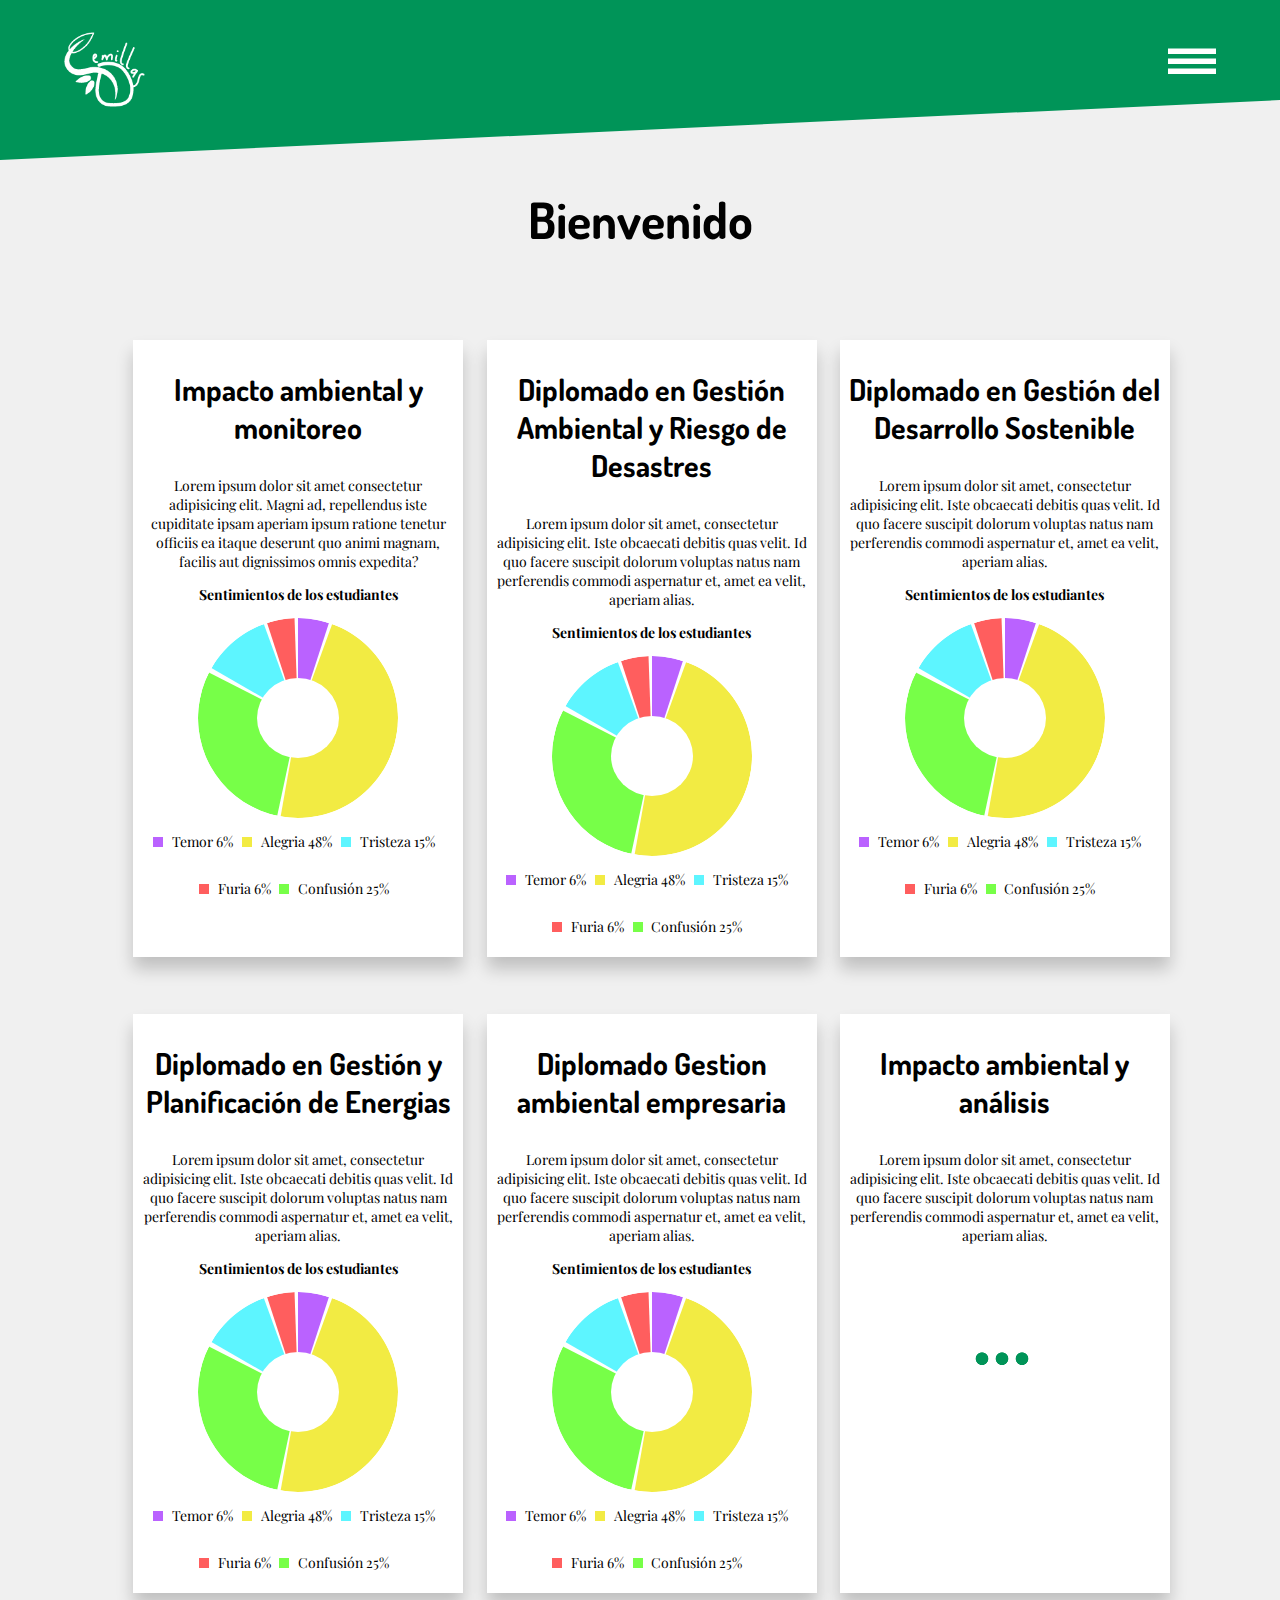
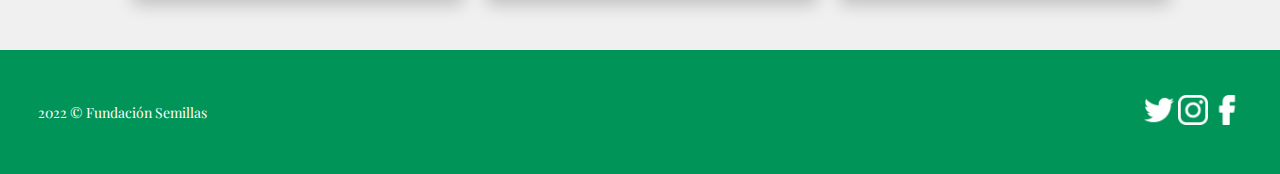
==== commit d8373086: "Ajuste de estilos, animación para titulos,ajuste y creación de modal para grafica" ====
--- a/index.html
+++ b/index.html
@@ -15,12 +15,160 @@
         <div class="logo">
           <img src="img/logoSWhite.png" alt="Logo fundación semilla" />
         </div>
-        <div class="menu" >
-          <a href="#modal" id="show-modal"><div><hr><br><hr><br><hr></div></span></a>
+        <div class="menu">
+          <a href="#modal" id="show-modal">
+          <span class="line"></span>
+          <span class="line"></span>
+          <span class="line"></span>
+          </a>
         </div>
       </div>
     </header>
     <main>
+      <!--Bienvenida-->
+      <h1 class="tittle-effect">Bienvenido</h1>
+      <!--Diplomados-->
+      <div class="cards">
+       <div class="card">
+        <a href="src/diplomado.html">
+          <h3>Impacto ambiental y monitoreo</h3>
+          <p>
+            Lorem ipsum dolor sit amet consectetur adipisicing elit. Magni ad,
+            repellendus iste cupiditate ipsam aperiam ipsum ratione tenetur
+            officiis ea itaque deserunt quo animi magnam, facilis aut
+            dignissimos omnis expedita?
+          </p>
+          <p><b>Sentimientos de los estudiantes</b></p>
+          <div class="global-emotions-chart ">
+            <div id="fear" class="recorte"><div class="piece" data-rel="2"><p></p></div></div>
+            <div id="angry" class="recorte"><div class="piece" data-rel="6"></div></div>
+            <div id="sad" class="recorte"><div class="piece" data-rel="39"></div></div>
+            <div id="confusion" class="recorte"><div class="piece" data-rel="31"></div></div>
+            <div id="happy" class="recorte"><div class="piece" data-rel="9"></div></div>
+            <p class="center-date"></p>
+          </div>
+          <div class="global-emotions">
+            <span class="global-fear-percentage"></span><p>Temor 6%</p>
+            <span class="global-happy-percentage"></span><p>Alegria 48%</p>
+            <span class="global-sad-percentage"></span><p>Tristeza 15%</p>
+            <span class="global-angry-percentage"></span><p>Furia 6%</p>
+            <span class="global-confusion-percentage"></span><p>Confusión 25%</p>
+          </div>
+        </a>
+      </div> 
+        <div class="card">
+          <h3>Diplomado en Gestión Ambiental y Riesgo de Desastres</h3>
+          <p>
+            Lorem ipsum dolor sit amet, consectetur adipisicing elit. Iste
+            obcaecati debitis quas velit. Id quo facere suscipit dolorum
+            voluptas natus nam perferendis commodi aspernatur et, amet ea velit,
+            aperiam alias.
+          </p>
+          <p><b>Sentimientos de los estudiantes</b></p>
+          <div class="global-emotions-chart ">
+            <div id="fear" class="recorte"><div class="piece" data-rel="2"><p></p></div></div>
+            <div id="angry" class="recorte"><div class="piece" data-rel="6"></div></div>
+            <div id="sad" class="recorte"><div class="piece" data-rel="39"></div></div>
+            <div id="confusion" class="recorte"><div class="piece" data-rel="31"></div></div>
+            <div id="happy" class="recorte"><div class="piece" data-rel="9"></div></div>
+            <p class="center-date"></p>
+          </div>
+          <div class="global-emotions">
+            <span class="global-fear-percentage"></span><p>Temor 6%</p>
+            <span class="global-happy-percentage"></span><p>Alegria 48%</p>
+            <span class="global-sad-percentage"></span><p>Tristeza 15%</p>
+            <span class="global-angry-percentage"></span><p>Furia 6%</p>
+            <span class="global-confusion-percentage"></span><p>Confusión 25%</p>
+          </div>
+        </div>
+        <div class="card">
+          <h3>Diplomado en Gestión del Desarrollo Sostenible</h3>
+          <p>
+            Lorem ipsum dolor sit amet, consectetur adipisicing elit. Iste
+            obcaecati debitis quas velit. Id quo facere suscipit dolorum
+            voluptas natus nam perferendis commodi aspernatur et, amet ea velit,
+            aperiam alias.
+          </p>
+          <p><b>Sentimientos de los estudiantes</b></p>
+          <div class="global-emotions-chart ">
+            <div id="fear" class="recorte"><div class="piece" data-rel="2"><p></p></div></div>
+            <div id="angry" class="recorte"><div class="piece" data-rel="6"></div></div>
+            <div id="sad" class="recorte"><div class="piece" data-rel="39"></div></div>
+            <div id="confusion" class="recorte"><div class="piece" data-rel="31"></div></div>
+            <div id="happy" class="recorte"><div class="piece" data-rel="9"></div></div>
+            <p class="center-date"></p>
+          </div>
+          <div class="global-emotions">
+            <span class="global-fear-percentage"></span><p>Temor 6%</p>
+            <span class="global-happy-percentage"></span><p>Alegria 48%</p>
+            <span class="global-sad-percentage"></span><p>Tristeza 15%</p>
+            <span class="global-angry-percentage"></span><p>Furia 6%</p>
+            <span class="global-confusion-percentage"></span><p>Confusión 25%</p>
+          </div>
+        </div>
+        <div class="card">
+          <h3>Diplomado en Gestión y Planificación de Energias</h3>
+          <p>
+            Lorem ipsum dolor sit amet, consectetur adipisicing elit. Iste
+            obcaecati debitis quas velit. Id quo facere suscipit dolorum
+            voluptas natus nam perferendis commodi aspernatur et, amet ea velit,
+            aperiam alias.
+          </p>
+          <p><b>Sentimientos de los estudiantes</b></p>
+          <div class="global-emotions-chart ">
+            <div id="fear" class="recorte"><div class="piece" data-rel="2"><p></p></div></div>
+            <div id="angry" class="recorte"><div class="piece" data-rel="6"></div></div>
+            <div id="sad" class="recorte"><div class="piece" data-rel="39"></div></div>
+            <div id="confusion" class="recorte"><div class="piece" data-rel="31"></div></div>
+            <div id="happy" class="recorte"><div class="piece" data-rel="9"></div></div>
+            <p class="center-date"></p>
+          </div>
+          <div class="global-emotions">
+            <span class="global-fear-percentage"></span><p>Temor 6%</p>
+            <span class="global-happy-percentage"></span><p>Alegria 48%</p>
+            <span class="global-sad-percentage"></span><p>Tristeza 15%</p>
+            <span class="global-angry-percentage"></span><p>Furia 6%</p>
+            <span class="global-confusion-percentage"></span><p>Confusión 25%</p>
+          </div>
+        </div>
+        <div class="card">
+          <h3>Diplomado Gestion ambiental empresaria</h3>
+          <p>
+            Lorem ipsum dolor sit amet, consectetur adipisicing elit. Iste
+            obcaecati debitis quas velit. Id quo facere suscipit dolorum
+            voluptas natus nam perferendis commodi aspernatur et, amet ea velit,
+            aperiam alias.
+          </p>
+          <p><b>Sentimientos de los estudiantes</b></p>
+          <div class="global-emotions-chart ">
+            <div id="fear" class="recorte"><div class="piece" data-rel="2"><p></p></div></div>
+            <div id="angry" class="recorte"><div class="piece" data-rel="6"></div></div>
+            <div id="sad" class="recorte"><div class="piece" data-rel="39"></div></div>
+            <div id="confusion" class="recorte"><div class="piece" data-rel="31"></div></div>
+            <div id="happy" class="recorte"><div class="piece" data-rel="9"></div></div>
+            <p class="center-date"></p>
+          </div>
+          <div class="global-emotions">
+            <span class="global-fear-percentage"></span><p>Temor 6%</p>
+            <span class="global-happy-percentage"></span><p>Alegria 48%</p>
+            <span class="global-sad-percentage"></span><p>Tristeza 15%</p>
+            <span class="global-angry-percentage"></span><p>Furia 6%</p>
+            <span class="global-confusion-percentage"></span><p>Confusión 25%</p>
+          </div>
+        </div>
+        <div class="card">
+          <h3>Impacto ambiental y análisis</h3>
+          <p>
+            Lorem ipsum dolor sit amet, consectetur adipisicing elit. Iste
+            obcaecati debitis quas velit. Id quo facere suscipit dolorum
+            voluptas natus nam perferendis commodi aspernatur et, amet ea velit,
+            aperiam alias.
+          </p>
+          <div class="dots"></div>
+
+        </div>
+      </div>
+      </section>
     <!--Bienvenida-->
     <!--Diplomados-->
     <section class="modal"> <!--Modal menú-->
@@ -46,87 +194,18 @@
         <a href="#" class="btn-close-modal"></a>
       </aside>
     </section>
-
-    <div class="btn-modal"> <!-- Modal Actividades -->
-      <section class="modal">
-        <a href="#modal-2" id="show-modal"><h2>Actividades</h2></a>
-        <aside id="modal-2" class="modal-in">
-          <div class="content-modal">
-            <div>
-              <a href="#" class="close-modal"><h3>X</h3></a>
-              <h2>Actividades</h2>
-            </div>
-            <article class="article-modal">
-              <ul class="ul-modal">
-                <li class="li-modal-list-first"><a href="#"  class="li-modal">Actividad 1</a></li>
-                <li class="li-modal-list"><a href="#"  class="li-modal">Actividad 1</a></li>
-                <li class="li-modal-list"><a href="#"  class="li-modal">Actividad 1</a></li>
-                <li class="li-modal-list"><a href="#"  class="li-modal">Actividad 1</a></li>
-                <li class="li-modal-list"><a href="#"  class="li-modal">Actividad 1</a></li>
-                <li class="li-modal-list"><a href="#"  class="li-modal">Actividad 1</a></li>
-                <li class="li-modal-list"><a href="#"  class="li-modal">Actividad 1</a></li>
-                <li class="li-modal-list"><a href="#"  class="li-modal">Actividad 1</a></li>
-              </ul>
-            </article>
-          </div>
-          <a href="#" class="btn-close-modal"></a>
-        </aside>
-      </section>
-    </div>
-
-    <div class="btn-modal"> <!-- Modal Estudiantes -->
-      <section class="modal">
-        <a href="#modal-3" id="show-modal"><h2>Pepita Pérez</h2></a>
-        <aside id="modal-3" class="modal-in">
-          <div class="content-modal">
-            <div>
-              <a href="#" class="close-modal"><h3>X</h3></a>
-              <h2>Estudiantes</h2>
-            </div>
-            <article class="article-modal">
-              <ul class="ul-modal">
-                <li class="li-modal-list-first">
-                  <a href="#"  class="li-modal">Pepita Pérez
-                    <img src="img/image 20.png" class="li-modal-img" alt="" width="100px">
-                  </a>
-                </li>
-                <li class="li-modal-list">
-                  <a href="#"  class="li-modal">Pepito Pérez
-                    <img src="img/image 38.png" class="li-modal-img" alt="" width="100px">
-                  </a>
-                </li>
-                <li class="li-modal-list">
-                  <a href="#"  class="li-modal">Pepita Pérez
-                    <img src="img/image 43.png" class="li-modal-img" alt="" width="100px">
-                  </a>
-                </li>
-                <li class="li-modal-list">
-                  <a href="#"  class="li-modal">Pepito Pérez
-                    <img src="img/image 44.png" class="li-modal-img" alt="" width="100px">
-                  </a>
-                </li>
-                <li class="li-modal-list">
-                  <a href="#"  class="li-modal">Pepita Pérez
-                    <img src="img/image 45.png" class="li-modal-img" alt="" width="100px">
-                  </a>
-                </li>
-                <li class="li-modal-list">
-                  <a href="#"  class="li-modal">Pepito Pérez
-                    <img src="img/image 46.png" class="li-modal-img" alt="" width="100px">
-                  </a>
-                </li>
-              </ul>
-            </article>
-          </div>
-          <a href="#" class="btn-close-modal"></a>
-        </aside>
-      </section>
-    </div>
     </main>
     <!-- hola -->
-    <h1 class="tittle-effect">Diplomado en Hacer Efectos</h1>
     <!--Footer-->
     <footer>
+      <div class="rights">
+        <p>2022 © Fundación Semillas</p>
+      </div>
+      <div class="social-media">
+        <img src="img/twitter.png" alt="twitter">
+        <img src="img/instagram.png" alt="instagram">
+        <img src="img/facebook.png" alt="facebook">
+      </div>
     </footer>
   </body>
 </html>
--- a/src/style.css
+++ b/src/style.css
@@ -1,33 +1,70 @@
-@import url('https://fonts.googleapis.com/css2?family=Dosis&family=Playfair+Display&display=swap');
-:root{
---font-title:'Dosis', sans-serif;
---font-paragraph:'Playfair Display', serif;
---color-dark-green:#009458;
---color-light-green:#69BF97;
---color-background:#F0F0F0;
---color-graphic-fear:#BA62FF;
---color-graphic-angry:#FF5E5E;
---color-graphic-sad:#5DF5FF;
---color-graphic-happy:#F2EB43;
---color-graphic-confusion:#77FF48;
---color-average-face-red:#FF0000;
---color-average-face-orange:#FF6B00;
---b_m: none;
-
-}
-*{
+@import url("https://fonts.googleapis.com/css2?family=Dosis&family=Playfair+Display&display=swap");
+:root {
+  --font-title: "Dosis", sans-serif;
+  --font-paragraph: "Playfair Display", serif;
+  --color-dark-green: #009458;
+  --color-light-green: #69bf97;
+  --color-background: #f0f0f0;
+  --color-graphic-fear: #ba62ff;
+  --color-graphic-angry: #ff5e5e;
+  --color-graphic-sad: #5df5ff;
+  --color-graphic-happy: #f2eb43;
+  --color-graphic-confusion: #77ff48;
+  --color-average-face-red: #ff0000;
+  --color-average-face-orange: #ff6b00;
+  --b_m: none;
+}
+body {
   box-sizing: border-box;
   margin: 0%;
-}
-h1, h2, h3, h4{
+  background-color: var(--color-background);
+}
+h1,h2,h3,h4,h6 {
   font-family: var(--font-title);
 }
-p{
+h1{
+  font-size: 50px;
+}
+h2{
+  font-size: 40px;
+}
+h3{
+  font-size: 30px;
+}
+h4{
+  font-size: 20px;
+}
+p {
   font-family: var(--font-paragraph);
-}
-
-/*    ESTILOS CAMILA    */
-
+  font-size: 14px;
+}
+.tittle-effect{
+  text-align: center;
+  position: relative;
+  display: block;
+  padding: 5px;
+}
+
+.tittle-effect::before{
+  content: '';
+  position: absolute;
+  bottom: 0;
+  left: 30%;
+  width: 40%;
+  height: 2px;
+  background: linear-gradient(to right, #69BF97, #009458, #69BF97);
+  z-index: 1;
+  transform: scaleX(0);
+  transform-origin: left;
+  transition: transform 0.5s ease-in-out;
+}
+
+.tittle-effect:hover::before {
+  transform: scaleX(1);
+}
+
+/*Camila-dev*/
+/*Principal*/
 .figure1 {
   position: relative;
   background: var(--color-dark-green);
@@ -35,7 +72,6 @@
   width: 100%;
   height: 200px;
 }
-
 .header {
   position: absolute;
   display: flex;
@@ -64,15 +100,23 @@
   flex-direction: column;
   justify-content: space-evenly;
   width: 3rem;
-  height: 40px; /*Cambio de altura*/
+  height: 50px;
+  margin-right: 5%;
   cursor: pointer;
-  margin: 10px 5% 0px 0px;
+}
+.menu a:link, .menu a:visited, .menu a:active {
+  text-decoration:none;
+  background: transparent;
+}
+.menu a{
+  width: 100%;
+  height: 0px;
+  font-size: 0px;
 }
 .menu .line {
   background: white;
   width: 100%;
   height: 5px;
-  border-radius: 5%;
 }
 .menu .line::after,
 .menu .line::before {
@@ -81,11 +125,11 @@
   background: white;
   width: 100%;
   height: 5px;
-  border-radius: 5%;
 }
 .menu .line::before {
-  transform: translateY(70%);
-}
+  transform: translateY(90%);
+}
+
 main {
   padding: 0 5% 0 5%;
 }
@@ -93,15 +137,631 @@
   transform: translateY(-70%);
   text-align: center;
 }
-
+/*Graduate cards*/
+a {
+  text-decoration: none;
+}
+a:link{
+  color: black;
+}
+a:visited {
+  color: black;
+}
+.cards {
+  position: relative;
+  display: flex;
+  flex-flow: row wrap;
+  justify-content: center;
+  box-sizing: border-box;
+}
+.cards .card {
+  width: 330px;
+  text-align: center;
+  background: white;
+  margin: 0 0 5% 2%;
+  box-shadow: 0 12px 16px rgb(0 0 0 / 20%);
+}
+.cards .card p {
+  padding: 0% 3%;
+}
+.cards .card:hover {
+  transform: translateY(-15px);
+  box-shadow: 0 12px 16px rgb(0 0 0 / 20%);
+  cursor: pointer;
+}
+/*Grafico emociones globales*/
+.global-emotions-chart {
+  position: relative;
+  width: 200px;
+  height: 200px;
+  margin: auto;
+  border-radius: 100%;
+  overflow: hidden;
+}
+.center-date {
+  background: white;
+  position: absolute;
+  top: 0;
+  left: 0;
+  bottom: 0;
+  right: 0;
+  width: 70px;
+  height: 80px;
+  margin: auto;
+  border-radius: 50%;
+}
+.recorte {
+  border-radius: 50%;
+  clip: rect(0px, 200px, 200px, 100px);
+  height: 100%;
+  position: absolute;
+  width: 100%;
+}
+.piece {
+  border-radius: 50%;
+  clip: rect(0px, 100px, 200px, 0px);
+  height: 100%;
+  position: absolute;
+  width: 100%;
+}
+#fear {
+  transform: rotate(0deg);
+}
+#fear .piece {
+  background-color: var(--color-graphic-fear);
+  transform: rotate(18deg);
+}
+#angry {
+  transform: rotate(-18deg);
+}
+#angry .piece {
+  background-color: var(--color-graphic-angry);
+  transform: rotate(16deg);
+}
+#sad {
+  transform: rotate(-60deg);
+}
+#sad .piece {
+  background-color: var(--color-graphic-sad);
+  transform: rotate(40deg);
+}
+#confusion {
+  transform: rotate(192deg);
+}
+#confusion .piece {
+  background-color: var(--color-graphic-confusion);
+  transform: rotate(105deg);
+}
+#happy {
+  transform: rotate(10deg);
+}
+#happy .piece {
+  background-color: var(--color-graphic-happy);
+  transform: rotate(190deg);
+}
+.global-emotions {
+  margin: auto;
+  width: 90%;
+  display: flex;
+  flex-flow: row wrap;
+  justify-content: center;
+  align-items: center;
+  padding-bottom: 2%;
+}
+.global-fear-percentage,
+.global-happy-percentage,
+.global-angry-percentage,
+.global-sad-percentage,
+.global-confusion-percentage {
+  width: 10px;
+  height: 10px;
+  font-size: 14px;
+  background: var(--color-graphic-fear);
+}
+.global-happy-percentage {
+  background: var(--color-graphic-happy);
+}
+.global-angry-percentage {
+  background: var(--color-graphic-angry);
+}
+.global-sad-percentage {
+  background: var(--color-graphic-sad);
+}
+.global-confusion-percentage {
+  background: var(--color-graphic-confusion);
+}
+.dots {
+  margin-top: 30%;
+  margin-bottom: 20%;
+  margin-left: 40%;
+  margin-right: 50%;
+  width: 60px;
+  height: 30px;
+  background: radial-gradient(circle closest-side, #009458 90%, #0000) 0% 50%,
+    radial-gradient(circle closest-side, #009458 90%, #0000) 50% 50%,
+    radial-gradient(circle closest-side, #009458 90%, #0000) 100% 50%;
+  background-size: calc(100% / 3) 13.4px;
+  background-repeat: no-repeat;
+  animation: dots 1s infinite linear;
+}
+@keyframes dots {
+  20% {
+    background-position: 0% 0%, 50% 50%, 100% 50%;
+  }
+  40% {
+    background-position: 0% 100%, 50% 0%, 100% 50%;
+  }
+  60% {
+    background-position: 0% 50%, 50% 100%, 100% 0%;
+  }
+  80% {
+    background-position: 0% 50%, 50% 50%, 100% 100%;
+  }
+}
+/*Diplomado*/
+.container {
+  text-align: center;
+  padding: 0% 5%;
+}
+.border {
+  filter: drop-shadow(0px 4px 4px rgba(0, 0, 0, 0.25));
+  border-radius: 5px;
+  margin: 0% 0% 3% 0%;
+}
+/*Diagrama de lineas*/
+.line-graphic{
+  margin-left: 5%;
+}
+.quiz-chartTip {
+  padding: 5px 10px;
+  border: 1px solid rgba(0,0,0,.1);
+  border-radius: 4px;
+  background-color: rgba(255,255,255,.9);
+  box-shadow: 3px 3px 10px rgba(0,0,0,.1);
+  position: absolute;
+  z-index: 50;
+  max-width: 250px;
+}
+.quiz-graph {
+  padding: 10px; 
+  height: 200px;
+  width: 95%;
+}
+.quiz-graph .x-labels {
+  font-size: 16px;
+}
+.quiz-graph .y-labels {
+  text-anchor: end;
+  font-size: 16px;
+}
+.global-emotions > p{
+  padding: 0% 3%;
+}
+/* estudiante */
+.photo{
+  margin: 4% auto 1% auto;
+}
+.bg-white {
+  background-color: white;
+}
+.student-info{
+  text-align: justify;
+  padding: 3%;
+}
+.activities-info{
+  padding: 5% 10%;
+  text-align: left;
+  display: flex;
+  flex-wrap: wrap;
+}
+.activities-info > h3{
+  font-weight: normal;
+  font-size: 20px;
+}
+.activities{
+  padding-bottom: 5%;
+}
+.activities-info > h3,
+.activities-info > p
+{
+  margin-bottom: 10%;
+}
+
+.col-xs-100 {
+  width: 100%;
+  display: flex;
+  flex-direction: column;
+  align-items: center;
+}
+/*Barra de Progeso */
+.circle-wrap {
+  width: 150px;
+  height: 150px;
+  background: #d9d7da;
+  border-radius: 50%;
+}
+
+.circle-wrap .circle .mask,
+.circle-wrap .circle .fill-1{
+  width: 150px;
+  height: 150px;
+  position: absolute;
+  border-radius: 50%;
+}
+.circle-wrap .circle .mask {
+  clip: rect(0px, 150px, 150px, 75px);
+}
+.circle-wrap .inside-circle {
+  width: 124px;
+  height: 124px;
+  border-radius: 50%;
+  background: white;
+  line-height: 120px;
+  text-align: center;
+  margin-top: 13px;
+  margin-left: 13px;
+  color: #d9d7da;
+  position: absolute;
+  z-index: 100;
+  font-weight: 700;
+  font-size: 2em;
+}
+/* color animation */
+.mask .fill-1 {
+  clip: rect(0px, 75px, 150px, 0px);
+  background-color: var(--color-dark-green);
+}
+.mask.full-1,
+.circle .fill-1 {
+  animation: fill-1 ease-in-out 3s;
+  transform: rotate(153deg);
+}
+@keyframes fill-1 {
+  0% {
+    transform: rotate(0deg);
+  }
+  100% {
+    transform: rotate(153deg);
+  }
+}
+.inside-circle::after {
+  content: '85%';
+}
+/*Average graphic*/
+.average{
+  display: flex;
+  flex-direction:column;
+  width:70%;
+  height: 106px;
+}
+.average-face{
+  width: 100%;
+  display: flex;
+  flex-direction: row;
+  justify-content: space-between;
+}
+.sad-red, .neutral-orange,.happy-green{
+  width: 35px;
+  height: 35px;
+  border: 3px solid var(--color-average-face-red);
+  border-radius: 50%;
+}
+.sad-red .eyes{
+  background: var(--color-average-face-red);
+}
+.sad-red .eyes::before{
+  background: var(--color-average-face-red);
+}
+.sad-red .sad-mouth{
+  border-top: 3px solid var(--color-average-face-red);
+}
+.neutral-orange{
+  border: 3px solid var(--color-average-face-orange);
+}
+.neutral-mouth{
+  margin: auto;
+  width: 1.3rem;
+  height: 1rem;
+  transform: translateY(.975rem);
+  border-top: 3px solid var(--color-average-face-orange);
+  border-radius: 10%;
+}
+.neutral-orange .eyes{
+  background-color: var(--color-average-face-orange);
+}
+.neutral-orange .eyes::before{
+  background-color: var(--color-average-face-orange);
+}
+.happy-green{
+  border: 3px solid var(--color-dark-green);
+}
+.happy-green .eyes{
+  background-color:var(--color-dark-green)
+}
+.happy-green .eyes::before{
+  background-color:var(--color-dark-green)
+}
+.happy-green .happy-mouth{
+  border: 3px solid var(--color-dark-green);
+}
+.progress-bar{
+  position: relative;
+  margin-top: 5%;
+  width: 100%;
+  height: 30px;
+  background-color: var(--color-background);
+  border-radius: 2rem;
+  overflow: hidden;
+}
+.progress-bar::before{
+  content: '';
+  position: absolute;
+  width: 100%;
+  height: 100%;
+  background-color: var(--color-average-face-red);
+  transform: translateX(-100%);
+  animation: fill-bar 4s 0.7s ease-in-out forwards;
+}
+@keyframes fill-bar {
+  to{
+    transform: translateX(0%);
+  }
+  30%{
+    background-color: var(--color-average-face-red);
+  }
+  80%{
+    background-color: var(--color-average-face-orange);
+  }
+  100%{
+    background-color: var(--color-dark-green);
+  }
+}
+/*Bar graphic*/
+.board{
+  width: 100%;
+  height: 450px;
+}
+.sub_board{
+  width: 100%;
+  height: 90%;
+  
+}
+.cont_board{
+  width: 100%;
+  height: 80%;
+  padding-bottom: 2%;
+}
+.graf_board{
+  width: 85%;
+  height: 100%;
+  float: right;
+  display: flex;
+}
+.barra{
+  width: 20%;
+  display: flex;
+  align-items: flex-end;
+  margin: 0 1%;
+}
+.sub_barra{
+  width: 100%;
+  height: 80%;
+  -webkit-border-radius: 3px 3px 0 0;
+  border-radius: 3px 3px 0 0;
+}
+.tag_leyenda{
+  width: 35px;
+  text-align: center;
+  margin-top: 5px;
+}
+.tag_board{
+  height: 100%;
+  width: 15%;
+  border-bottom: 2px solid rgba(0,0,0,0);
+  box-sizing: border-box;
+}
+.sub_tag_board{
+  height: 100%;
+  width: 100%;
+  display: flex;
+  flex-wrap: wrap;
+}
+.sub_tag_board > p{
+  width: 100%;
+  height: 9.7%;
+  
+}
+.b1{ 
+height: 90%;
+background-color: var(--color-graphic-fear);
+}
+.b2{ 
+height: 80%;
+background-color: var(--color-graphic-angry);
+}
+.b3{
+height: 100%;
+background-color: var(--color-graphic-sad);
+}
+.b4{ 
+height: 40%;
+background-color: var(--color-graphic-happy);
+}
+.b5{ 
+height: 70%;
+background-color: var(--color-graphic-confusion);
+}
+/*Emotions faces*/
+.graphic-emotion-faces{
+  padding-top: 3%;
+  width:68%;
+  display: flex;
+  flex-direction: row;
+  justify-content: space-evenly;
+  margin-left: 13%;
+}
+.face {
+  width: 35px;
+  height: 35px;
+  border: 3px solid black;
+  border-radius: 50%;
+}
+.fear-brows{
+  width: 7px;
+  height:2px;
+  border:2px solid black;
+  border-radius: 0px 0px 60px 60px;
+  border-top:0;
+  border-left:0;
+  border-right: 0;
+  transform:rotate(317deg) translate(-3px, 9px);
+}
+.fear-brows::after{
+  content: '';
+  display: block;
+  width: 7px;
+  height:2px;
+  border:2px solid black;
+  border-radius: 0px 0px 60px 60px;
+  border-top:0;
+  border-left:0;
+  border-right: 0;
+  transform:rotate(70deg) translate(18px, -10px);
+}
+.eyes{
+  transform: translate(0.425rem, 0.6rem);
+  width:.3rem;
+  height:.3rem;
+  background: black;
+  border-radius: 100%;
+}
+.eyes::before{
+  display: block;
+  content: '';
+  transform: translateX(1.15rem);
+  width:.3rem;
+  height:.3rem;
+  background: black;
+  border-radius: 50%;
+}
+.fear-angry-mouth {
+  margin: auto;
+  width: .5rem;
+  height: .2rem;
+  transform: translateY(.595rem);
+  border: 4px solid black;
+  background: black;
+  border-radius: 100px 100px 0px 0px;
+}
+.fear:hover{
+  background-color:var(--color-graphic-fear);
+}
+.angry-brows{
+  width: 10px;
+  height: 3px;
+  background-color: black;
+  border-radius: 45%;
+  transform: rotate(21deg)translate(0.4rem, 0.4rem);
+}
+.angry-brows::after{
+  content: '';
+  display: block;
+  width: 10px;
+  height: 3px;
+  background-color: black;
+  border-radius: 45%;
+  transform: rotate(312deg)translate(1rem, 0.5rem);
+}
+.angry:hover{
+  background-color: var(--color-graphic-angry);
+}
+.sad-mouth{
+  margin: auto;
+  width: 1.3rem;
+  height: 1rem;
+  transform: translateY(.875rem);
+  border-top: 3px solid black;
+  border-radius: 100px 100px 0px 0px;
+}
+.sad:hover{
+  background-color: var(--color-graphic-sad);
+}
+.happy-mouth{
+  margin: auto;
+  width: 1rem;
+  height: .3rem;
+  transform: translateY(.875rem);
+  border: 3px solid black;
+  border-radius: 0px 0px 100px 100px;
+}
+.happy:hover{
+  background-color: var(--color-graphic-happy);
+}
+.confused-mouth{
+  margin: auto;
+  width: .9rem;
+  height: 1rem;
+  transform: translate(-0.35rem,.9rem);
+  border-top: 3px solid black;
+  border-radius: 100px 100px 0px 0px;
+}
+.confused-mouth::after{
+  content: '';
+  display: block;
+  margin: auto;
+  width: .9rem;
+  height: 1rem;
+  transform: translate(.7rem,-.8rem);
+  border-bottom: 3px solid black;
+  border-radius: 0px 0px 100px 100px;
+}
+.confused:hover{
+  background-color: var(--color-graphic-confusion);
+}
+.indicator-graphic-emotion-faces{
+  margin: auto;
+  display: flex;
+  flex-flow: row wrap;
+  justify-content: center;
+  align-items: center;
+}
+.fear-bar,.sad-bar, .happy-bar, .confusion-bar,.angry-bar{
+  width: 25px;
+  height: 25px;
+  font-size: 14px;
+  border-radius: 50%;
+  margin-left: 2.6%;
+  background: var(--color-graphic-fear);
+}
+.sad-bar{
+  background: var(--color-graphic-sad);
+}
+.angry-bar{
+  background: var(--color-graphic-angry);
+}
+.happy-bar{
+  background: var(--color-graphic-happy);
+}
+.confusion-bar{
+  background: var(--color-graphic-confusion);
+}
+
+/*Footer*/
+footer{
+  background: var(--color-dark-green);
+  display: flex;
+  flex-direction: row;
+  justify-content: space-between;
+  align-items: center;
+  padding: 3%;
+  color: white;
+}
+.social-media img {
+  width: 30px;
+}
 /*    ESTILOS yy    */
 /*Modal Menú, Actividades, Estudiantes, Gráfica de líneas*/
-hr{
-  height: 6px;
-  background: white;
-  border-radius: 2px;
-  border: none;
-}
+
 .modal{
   margin: auto;
   width: 90%;
@@ -114,7 +774,7 @@
 }
 body::before{
   content: "";
-  position: absolute;
+  position: fixed;
   display: var(--b_m);
   top: 0;
   left: 0;
@@ -132,8 +792,8 @@
   text-decoration: none;
   transition: all 0.15s linear;
   margin: 5px 0px;
-  padding: 10px 0px;
-box-shadow: 2px 2px 3px rgb(0 0 0 / 20%); /* Sombra */
+  padding: 0px 0px;
+  box-shadow: 2px 2px 3px rgb(0 0 0 / 20%); /* Sombra */
 }
 .btn-modal:hover{
   cursor: pointer;
@@ -146,7 +806,6 @@
   z-index: 10;
   background: rgba(0, 0, 0, 0.1);
   width: 100vw;
-  height: 100hv;
   opacity: 0;
   transition: opacity 0.35s ease;
 }
@@ -159,10 +818,24 @@
   transition: top 0.35s ease;
   margin-left: -250px;
   background: white;
-  box-shadow: 0 1px 2px rgba(0, 0, 0, 0.1);
+  box-shadow: 0 1px 2px rgba(0, 0, 0, 0.1); /*sombra*/
   border-radius: 2px;
   z-index: 8;
-  border-radius: 6px; /*sombra*/
+  border-radius: 6px; 
+}
+.modal-in .content-line-graphic{
+  width: 100%;
+  max-width: 500px;
+  position: fixed;
+  left: 50%;
+  top: -100vh;
+  transition: top 0.35s ease;
+  margin-left: -250px;
+  background: white;
+  box-shadow: 0 1px 2px rgba(0, 0, 0, 0.1); /*sombra*/
+  border-radius: 2px;
+  z-index: 8;
+  border-radius: 6px;
 }
 .modal-in h2{
   padding: 0.5em;
@@ -180,13 +853,16 @@
 .close-modal{
   color: white;
   position: absolute;
-  top: 0.2em;
-  right: 0.375em;
-  margin: 0%;
-  padding: 5px;
+  right: 0;
+  margin:auto;
+  top:-5px;
+  padding: 0 25px 0 0px;
   font-weight: bold;
   font-size: 1.5em; 
-  text-decoration: none;
+  text-decoration: none; 
+}
+a.close-modal:visited{
+  color: white;
 }
 .modal-in a:hover{
   color: black;
@@ -204,6 +880,10 @@
   z-index: 9;
 }
 .modal-in:target .content-modal{
+  top: 100px;
+  transition: top .35s ease;
+}
+.modal-in:target .content-line-graphic{
   top: 100px;
   transition: top .35s ease;
 }
@@ -266,7 +946,7 @@
   filter: drop-shadow(0px 3px 3px rgba(0, 0, 0, 0.25));
 }
 @media (max-width: 943px){
-  .content-modal{
+  .content-modal, .content-line-graphic{
     width: 90%;
     max-width: none;
     left: 5%;
@@ -274,38 +954,180 @@
   }
 }
 @media (max-width: 550px){
-  .modal-in .content-modal{
+  .modal-in .content-modal {
     width: 80%;
     max-width: none;
     left: 10%;
     margin-left: 0;
   }
+  .modal-in .content-line-graphic{
+    width: 90%;
+    max-width: none;
+    left: 5%;
+    margin-left: 0;
+  }
   .li-modal-list-first, .li-modal-list{
     width: 200px;
   }
 }
-
-.tittle-effect{
-  text-align: center;
-  position: relative;
-  display: block;
-  padding: 5px;
-}
-
-.tittle-effect::before{
-  content: '';
-  position: absolute;
-  bottom: 0;
-  left: 30%;
-  width: 40%;
-  height: 2px;
-  background: linear-gradient(to right, #69BF97, #009458, #69BF97);
-  z-index: 1;
-  transform: scaleX(0);
-  transform-origin: left;
-  transition: transform 0.5s ease-in-out;
-}
-
-.tittle-effect:hover::before {
-  transform: scaleX(1);
+@media (max-width:767px) {
+  .graphic-emotion-faces{
+    width: 90%;
+  }
+}
+@media (min-width: 768px ) and (max-width: 1024px) {
+  
+  .quiz-graph {
+    height: 300px;
+  }
+  .col-md-50 {
+    width: 48%;
+    flex-direction: column;
+    align-items: center;
+    justify-content: center;
+    display: flex;
+    margin: 0% 1%;
+  }
+  .photo {
+    width: 276px;
+  }
+  .title-secondary{
+    font-size: 35px;
+  }
+
+  .activities-info > h3, 
+  .activities-info > p {
+    margin-bottom: 1%; 
+  }
+  .tag_leyenda{
+    width: 40px;
+  }
+  .graphic-emotion-faces{
+    width: 90%;
+    margin-left: 13%;
+  }
+  .indicator-graphic-emotion-faces{
+    width: 90%;
+  }
+}
+
+@media (min-width: 1025px){
+  .col-xl-33{
+    width: 33.33%;
+    padding: 1.5%;
+  }
+
+  .col-xl-50 {
+    width: 48%;
+    flex-direction: column;
+    align-items: center;
+    justify-content: center;
+    display: flex;
+    margin: 0% 1%;
+  }
+  .col-xl-66 {
+    width: 66.66%;
+    padding: 1.5%;
+  }
+
+  .content {
+    display: flex;
+  }
+
+  .activities-info > h3, 
+  .activities-info > p {
+    margin-bottom: 1%; 
+  }
+  .photo {
+    margin: 1% auto;
+    width: 276px;
+  }
+  h2 {
+    margin-bottom: 1.5%;
+  }
+
+  .title-secondary{
+    font-size: 35px;
+  }
+  .activities-info {
+    padding: 2.5% 5%;
+  }
+
+  .container {
+    padding: 0% 2.5%;
+  }
+  .student > h3, 
+  .student > div {
+    margin: 0% 0% 6% 0%;
+  }
+  /*Barra de progreso */
+  .circle-wrap {
+    width: 200px;
+    height: 200px;
+    background: #d9d7da;
+    border-radius: 50%;
+  }
+  .circle-wrap .circle .mask,
+  .circle-wrap .circle .fill-1{
+    width: 200px;
+    height: 200px;
+    position: absolute;
+    border-radius: 50%;
+  }
+  
+  .circle-wrap .circle .mask {
+    clip: rect(0px, 200px, 200px, 75px);
+  }
+  
+  .circle-wrap .inside-circle {
+    width: 166px;
+    height: 166px;
+    border-radius: 50%;
+    background: white;
+    line-height: 162px;
+    text-align: center;
+    margin-top: 17px;
+    margin-left: 17px;
+    color: #d9d7da;
+    position: absolute;
+    z-index: 100;
+    font-weight: 700;
+    font-size: 2em;
+  }
+  /* color animation */
+  .mask .fill-1 {
+    clip: rect(0px, 80px, 180px, 0px);
+    background-color: var(--color-dark-green);
+  }
+  .mask.full-1, .circle .fill-1 {
+    animation: fill-1 ease-in-out 4s;
+    transform: rotate(130deg);
+  }
+  @keyframes fill-1 {
+    0% {
+      transform: rotate(0deg);
+    }
+    100% {
+      transform: rotate(130deg);
+    }
+  }
+  .inside-circle::after {
+    content: '65%';
+  }
+  .tag_leyenda{
+    width: 35px;
+  }
+  .graphic-emotion-faces{
+    width: 95%;
+    margin-left: 10%;
+  }
+  .conten-line-graphic{
+    max-width: 1000px;
+  }
+  .modal-in .content-line-graphic{
+    max-width:1000px;
+    left:calc(50% - 500px);
+    margin-left: 0;
+
+  }
 }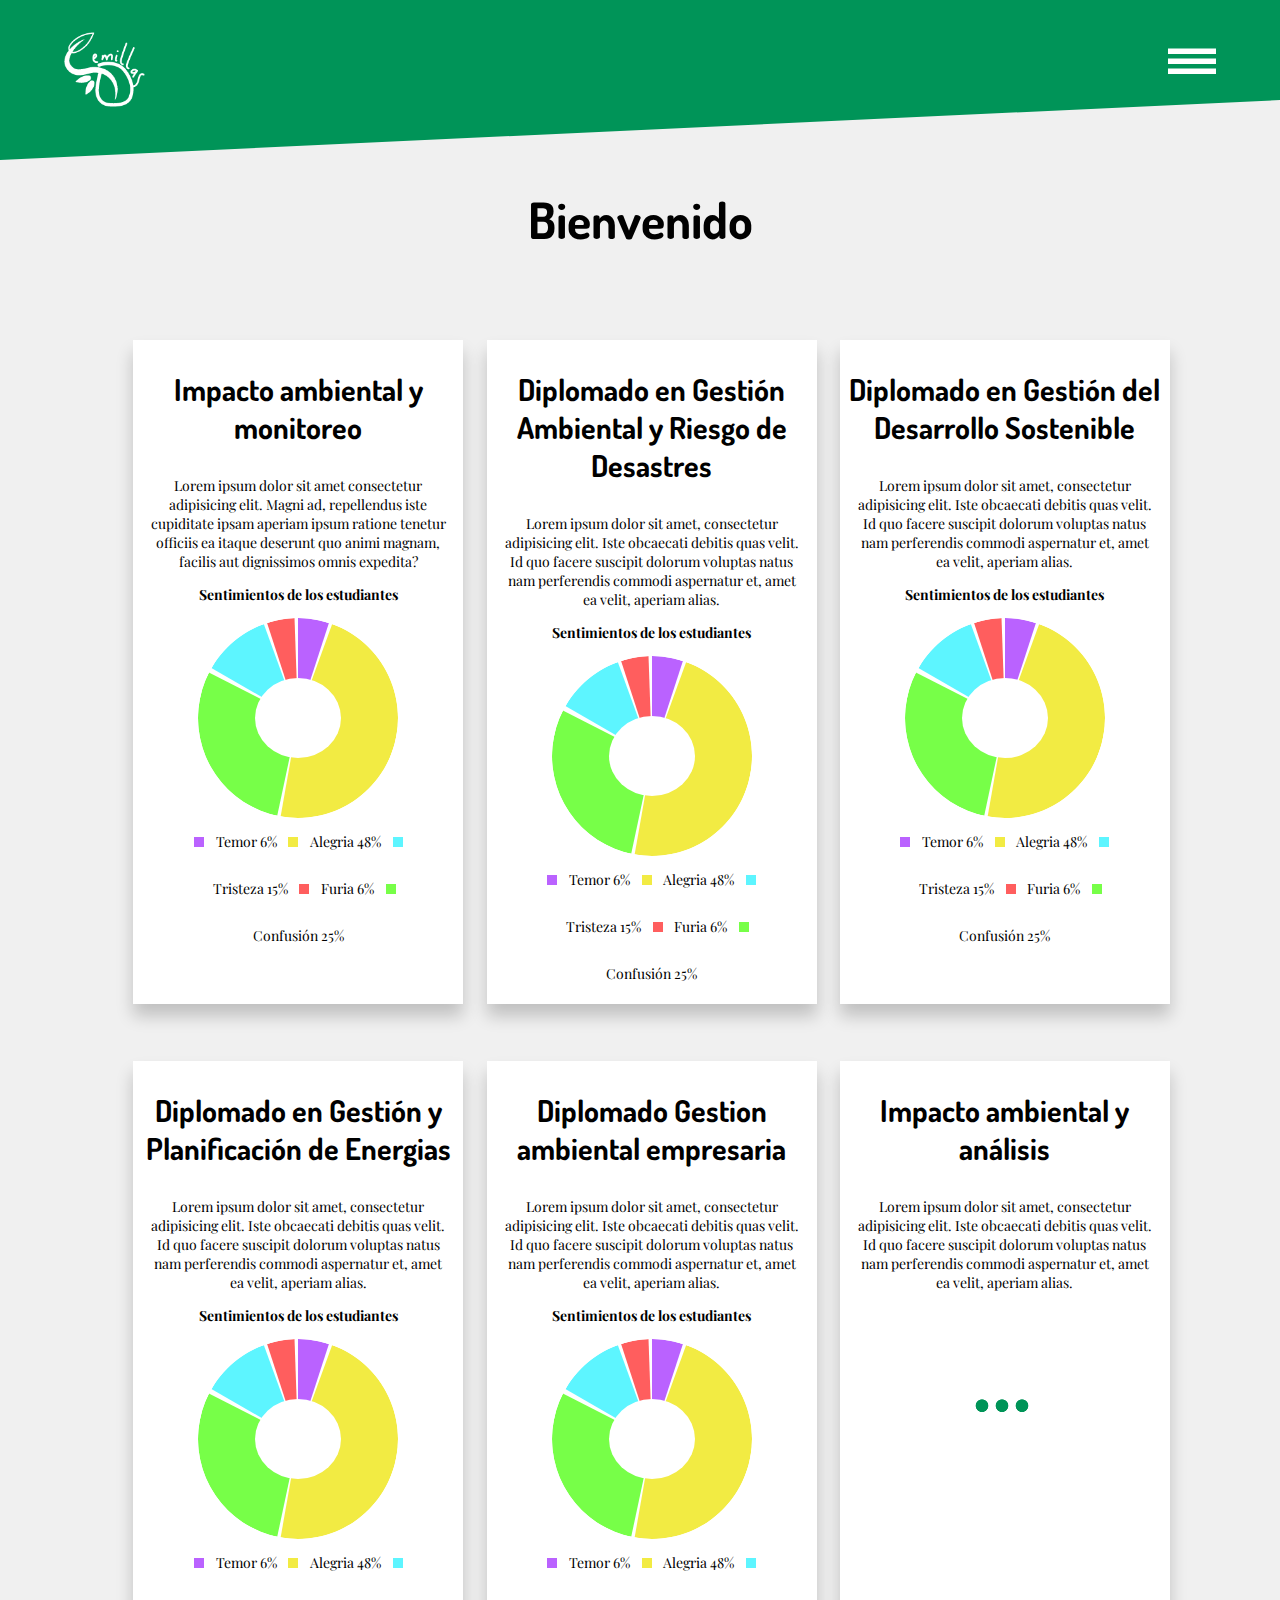
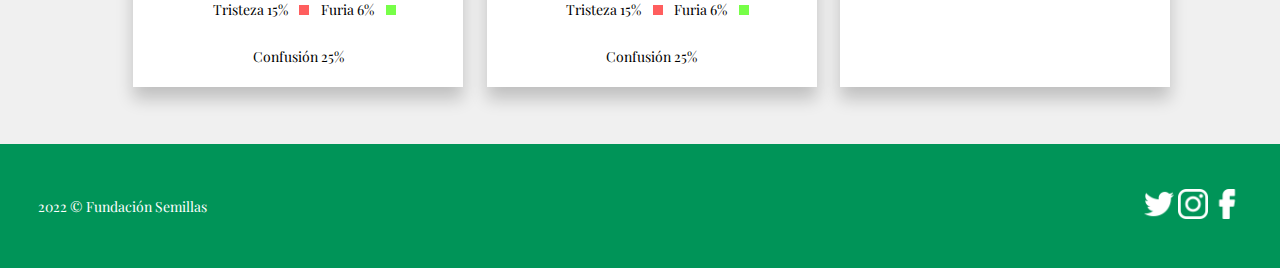
==== commit b3e37d71: "Ajuste a estilos de  porcentajes  de la grafica de barras" ====
--- a/index.html
+++ b/index.html
@@ -176,7 +176,7 @@
         <div class="content-modal">
           <div>
             <a href="#" class="close-modal"><h3>X</h3></a>
-            <h2>Menú</h2>
+            <h3>Menú</h3>
           </div>
           <article class="article-modal">
             <ul class="ul-modal">
--- a/src/style.css
+++ b/src/style.css
@@ -162,7 +162,7 @@
   box-shadow: 0 12px 16px rgb(0 0 0 / 20%);
 }
 .cards .card p {
-  padding: 0% 3%;
+  padding: 0% 4%;
 }
 .cards .card:hover {
   transform: translateY(-15px);
@@ -523,8 +523,7 @@
 }
 .sub_board{
   width: 100%;
-  height: 90%;
-  
+  height: 90%; 
 }
 .cont_board{
   width: 100%;
@@ -564,7 +563,9 @@
   height: 100%;
   width: 100%;
   display: flex;
-  flex-wrap: wrap;
+  flex-direction: column;
+  justify-content: space-evenly;
+  padding-top: 20%;
 }
 .sub_tag_board > p{
   width: 100%;
@@ -837,7 +838,7 @@
   z-index: 8;
   border-radius: 6px;
 }
-.modal-in h2{
+.modal-in h3{
   padding: 0.5em;
   color: white;
   text-align: center;
@@ -968,6 +969,9 @@
   }
   .li-modal-list-first, .li-modal-list{
     width: 200px;
+  }
+  .global-emotions{
+    width: 64%;
   }
 }
 @media (max-width:767px) {
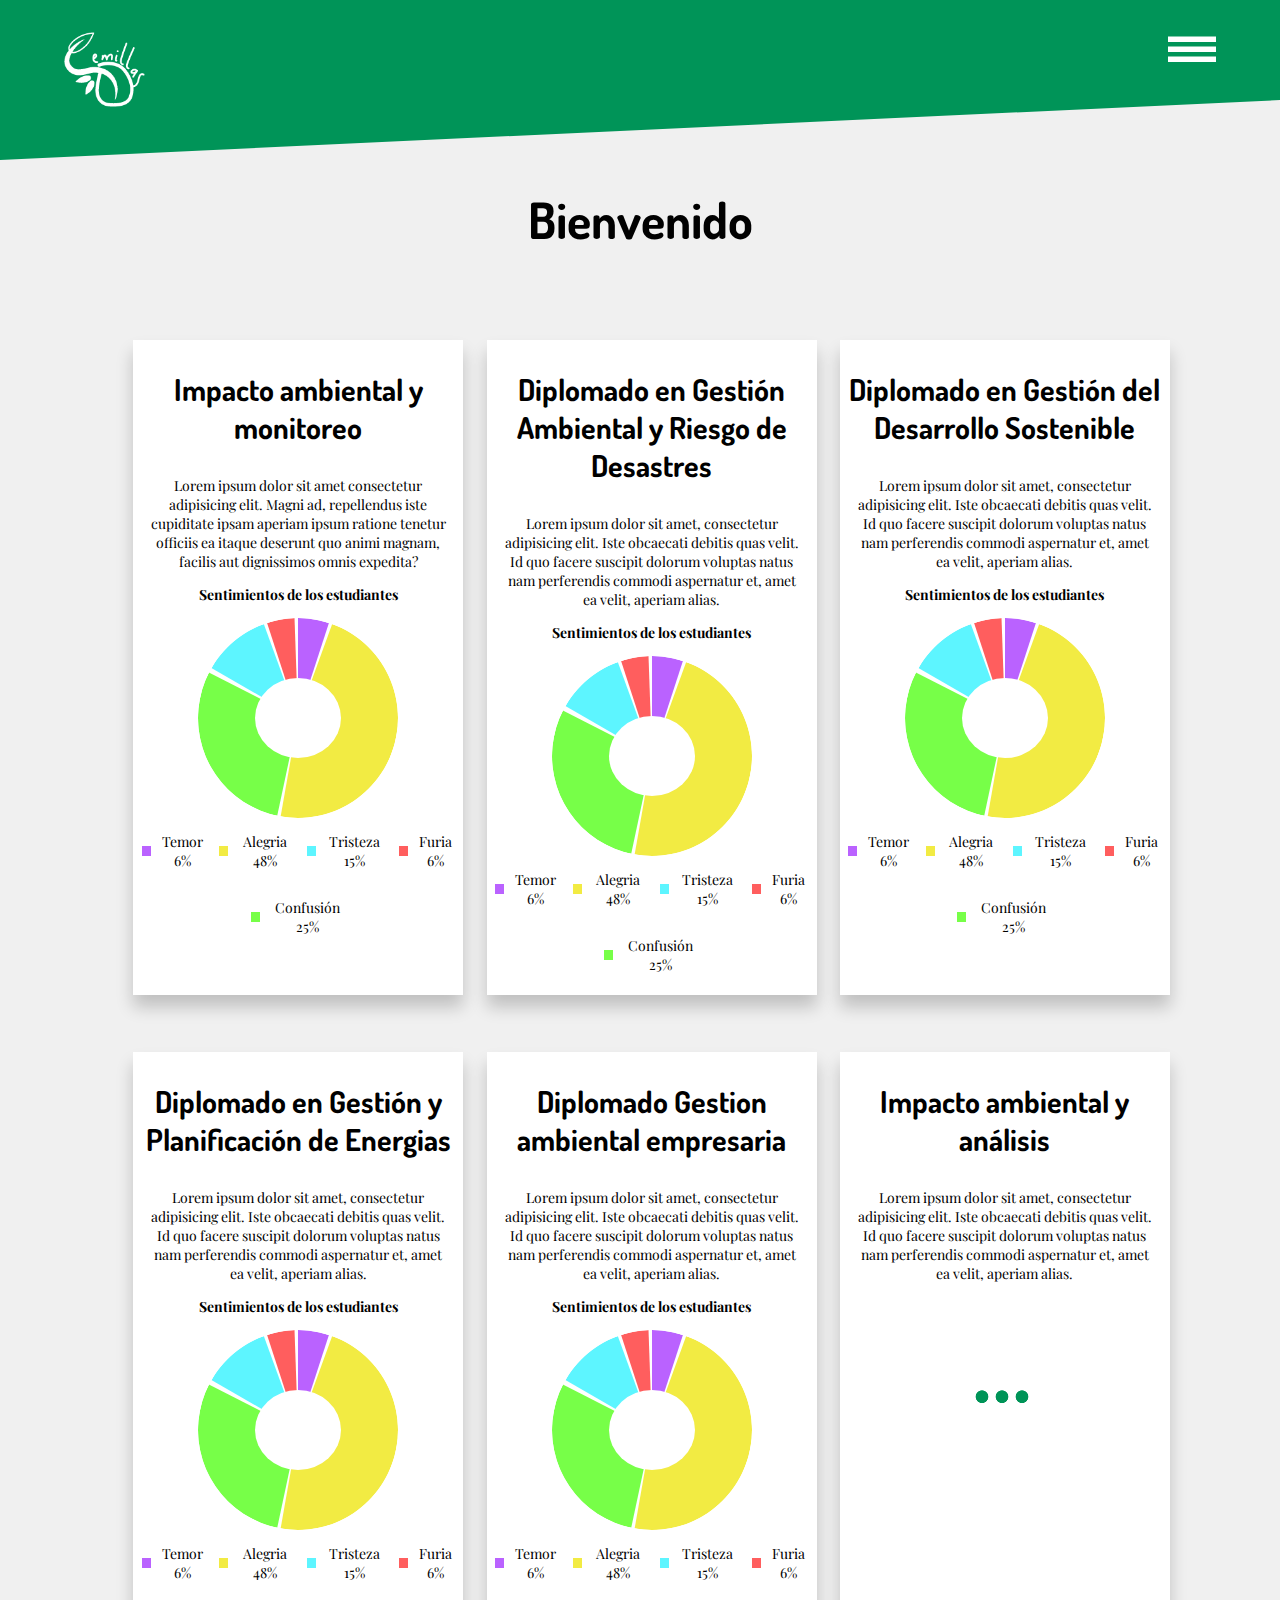
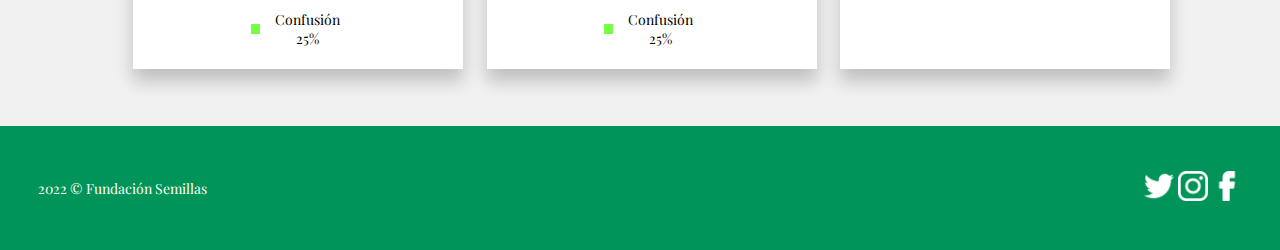
==== commit 0345f098: "Cambios de estilos en .global-emotions, eliminación de div vacio" ====
--- a/index.html
+++ b/index.html
@@ -48,11 +48,11 @@
             <p class="center-date"></p>
           </div>
           <div class="global-emotions">
-            <span class="global-fear-percentage"></span><p>Temor 6%</p>
-            <span class="global-happy-percentage"></span><p>Alegria 48%</p>
-            <span class="global-sad-percentage"></span><p>Tristeza 15%</p>
-            <span class="global-angry-percentage"></span><p>Furia 6%</p>
-            <span class="global-confusion-percentage"></span><p>Confusión 25%</p>
+            <div class="emotion"><span class="global-fear-percentage"></span><p>Temor 6%</p></div>
+            <div class="emotion"><span class="global-happy-percentage"></span><p>Alegria 48%</p></div>
+            <div class="emotion"><span class="global-sad-percentage"></span><p>Tristeza 15%</p></div>
+            <div class="emotion"><span class="global-angry-percentage"></span><p>Furia 6%</p></div>
+            <div class="emotion"><span class="global-confusion-percentage"></span><p>Confusión 25%</p></div>
           </div>
         </a>
       </div> 
@@ -74,11 +74,11 @@
             <p class="center-date"></p>
           </div>
           <div class="global-emotions">
-            <span class="global-fear-percentage"></span><p>Temor 6%</p>
-            <span class="global-happy-percentage"></span><p>Alegria 48%</p>
-            <span class="global-sad-percentage"></span><p>Tristeza 15%</p>
-            <span class="global-angry-percentage"></span><p>Furia 6%</p>
-            <span class="global-confusion-percentage"></span><p>Confusión 25%</p>
+            <div class="emotion"><span class="global-fear-percentage"></span><p>Temor 6%</p></div>
+            <div class="emotion"><span class="global-happy-percentage"></span><p>Alegria 48%</p></div>
+            <div class="emotion"><span class="global-sad-percentage"></span><p>Tristeza 15%</p></div>
+            <div class="emotion"><span class="global-angry-percentage"></span><p>Furia 6%</p></div>
+            <div class="emotion"><span class="global-confusion-percentage"></span><p>Confusión 25%</p></div>
           </div>
         </div>
         <div class="card">
@@ -99,11 +99,11 @@
             <p class="center-date"></p>
           </div>
           <div class="global-emotions">
-            <span class="global-fear-percentage"></span><p>Temor 6%</p>
-            <span class="global-happy-percentage"></span><p>Alegria 48%</p>
-            <span class="global-sad-percentage"></span><p>Tristeza 15%</p>
-            <span class="global-angry-percentage"></span><p>Furia 6%</p>
-            <span class="global-confusion-percentage"></span><p>Confusión 25%</p>
+            <div class="emotion"><span class="global-fear-percentage"></span><p>Temor 6%</p></div>
+            <div class="emotion"><span class="global-happy-percentage"></span><p>Alegria 48%</p></div>
+            <div class="emotion"><span class="global-sad-percentage"></span><p>Tristeza 15%</p></div>
+            <div class="emotion"><span class="global-angry-percentage"></span><p>Furia 6%</p></div>
+            <div class="emotion"><span class="global-confusion-percentage"></span><p>Confusión 25%</p></div>
           </div>
         </div>
         <div class="card">
@@ -124,11 +124,11 @@
             <p class="center-date"></p>
           </div>
           <div class="global-emotions">
-            <span class="global-fear-percentage"></span><p>Temor 6%</p>
-            <span class="global-happy-percentage"></span><p>Alegria 48%</p>
-            <span class="global-sad-percentage"></span><p>Tristeza 15%</p>
-            <span class="global-angry-percentage"></span><p>Furia 6%</p>
-            <span class="global-confusion-percentage"></span><p>Confusión 25%</p>
+            <div class="emotion"><span class="global-fear-percentage"></span><p>Temor 6%</p></div>
+            <div class="emotion"><span class="global-happy-percentage"></span><p>Alegria 48%</p></div>
+            <div class="emotion"><span class="global-sad-percentage"></span><p>Tristeza 15%</p></div>
+            <div class="emotion"><span class="global-angry-percentage"></span><p>Furia 6%</p></div>
+            <div class="emotion"><span class="global-confusion-percentage"></span><p>Confusión 25%</p></div>
           </div>
         </div>
         <div class="card">
@@ -149,11 +149,11 @@
             <p class="center-date"></p>
           </div>
           <div class="global-emotions">
-            <span class="global-fear-percentage"></span><p>Temor 6%</p>
-            <span class="global-happy-percentage"></span><p>Alegria 48%</p>
-            <span class="global-sad-percentage"></span><p>Tristeza 15%</p>
-            <span class="global-angry-percentage"></span><p>Furia 6%</p>
-            <span class="global-confusion-percentage"></span><p>Confusión 25%</p>
+            <div class="emotion"><span class="global-fear-percentage"></span><p>Temor 6%</p></div>
+            <div class="emotion"><span class="global-happy-percentage"></span><p>Alegria 48%</p></div>
+            <div class="emotion"><span class="global-sad-percentage"></span><p>Tristeza 15%</p></div>
+            <div class="emotion"><span class="global-angry-percentage"></span><p>Furia 6%</p></div>
+            <div class="emotion"><span class="global-confusion-percentage"></span><p>Confusión 25%</p></div>
           </div>
         </div>
         <div class="card">
@@ -182,7 +182,7 @@
             <ul class="ul-modal">
               <li class="li-modal-list-first"><a href="#"  class="li-modal">Inicio</a></li>
               <li class="li-modal-list"><a href="index.html"  class="li-modal">Diplomados</a></li>
-              <li class="li-modal-list"><a href="../src/diplomado.html"  class="li-modal">Estudiantes</a></li>
+              <li class="li-modal-list"><a href="src/diplomado.html"  class="li-modal">Estudiantes</a></li>
               <li class="li-modal-list"><a href="#"  class="li-modal">Maestros</a></li>
               <li class="li-modal-list"><a href="#"  class="li-modal">Circulares</a></li>
               <li class="li-modal-list"><a href="#"  class="li-modal">Informes</a></li>
--- a/src/style.css
+++ b/src/style.css
@@ -44,7 +44,6 @@
   display: block;
   padding: 5px;
 }
-
 .tittle-effect::before{
   content: '';
   position: absolute;
@@ -58,11 +57,9 @@
   transform-origin: left;
   transition: transform 0.5s ease-in-out;
 }
-
 .tittle-effect:hover::before {
   transform: scaleX(1);
 }
-
 /*Camila-dev*/
 /*Principal*/
 .figure1 {
@@ -87,10 +84,8 @@
   padding: 1% 0 1% 0;
   height: 75px;
   padding-left: 5%;
-  background-color: var(--color-dark-green);
 }
 .logo img {
-  background-color: var(--color-dark-green);
   width: 100%;
   height: 100%;
 }
@@ -100,7 +95,7 @@
   flex-direction: column;
   justify-content: space-evenly;
   width: 3rem;
-  height: 50px;
+  height: 25px;
   margin-right: 5%;
   cursor: pointer;
 }
@@ -241,7 +236,7 @@
 }
 .global-emotions {
   margin: auto;
-  width: 90%;
+  width:100%;
   display: flex;
   flex-flow: row wrap;
   justify-content: center;
@@ -257,6 +252,7 @@
   height: 10px;
   font-size: 14px;
   background: var(--color-graphic-fear);
+  margin-right: 2%;
 }
 .global-happy-percentage {
   background: var(--color-graphic-happy);
@@ -307,6 +303,7 @@
   filter: drop-shadow(0px 4px 4px rgba(0, 0, 0, 0.25));
   border-radius: 5px;
   margin: 0% 0% 3% 0%;
+  padding-top: 2%;
 }
 /*Diagrama de lineas*/
 .line-graphic{
@@ -726,6 +723,13 @@
   justify-content: center;
   align-items: center;
 }
+.emotion{
+  display: flex;
+  flex-direction: row;
+  align-items: center;
+  margin-left: 2%;
+}
+
 .fear-bar,.sad-bar, .happy-bar, .confusion-bar,.angry-bar{
   width: 25px;
   height: 25px;
@@ -805,10 +809,7 @@
   top: -100hv;
   left: 0;
   z-index: 10;
-  background: rgba(0, 0, 0, 0.1);
   width: 100vw;
-  opacity: 0;
-  transition: opacity 0.35s ease;
 }
 .modal-in .content-modal{
   width: 100%;
@@ -839,7 +840,7 @@
   border-radius: 6px;
 }
 .modal-in h3{
-  padding: 0.5em;
+  padding: 0.3em;
   color: white;
   text-align: center;
   margin: 0%;
@@ -850,13 +851,14 @@
   height: 420px;
   background: var(--color-background);
   border-radius: 0px 0px 6px 6px;
+
 }
 .close-modal{
   color: white;
   position: absolute;
   right: 0;
   margin:auto;
-  top:-5px;
+  top:0px;
   padding: 0 25px 0 0px;
   font-weight: bold;
   font-size: 1.5em; 
@@ -881,11 +883,11 @@
   z-index: 9;
 }
 .modal-in:target .content-modal{
-  top: 100px;
+  top: 10%;
   transition: top .35s ease;
 }
 .modal-in:target .content-line-graphic{
-  top: 100px;
+  top: 10%;
   transition: top .35s ease;
 }
 .article-modal{
@@ -969,9 +971,6 @@
   }
   .li-modal-list-first, .li-modal-list{
     width: 200px;
-  }
-  .global-emotions{
-    width: 64%;
   }
 }
 @media (max-width:767px) {
